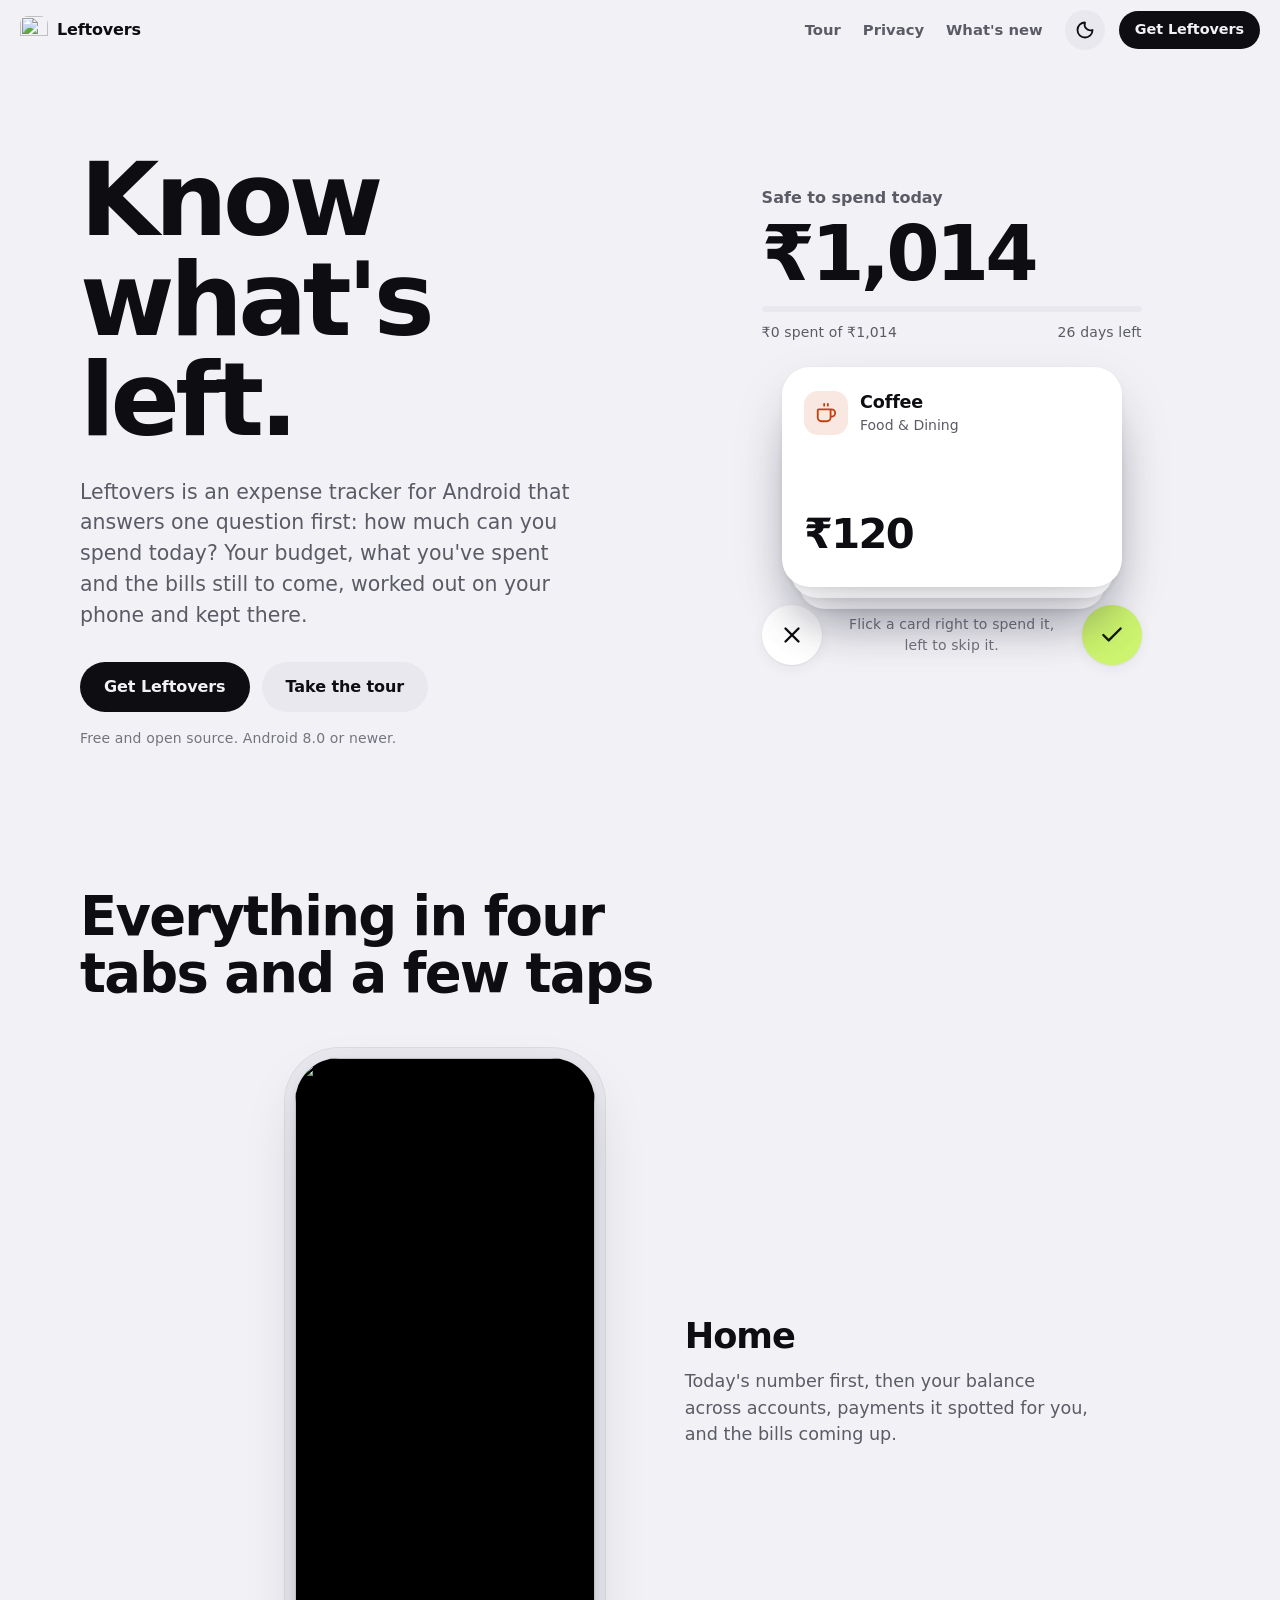
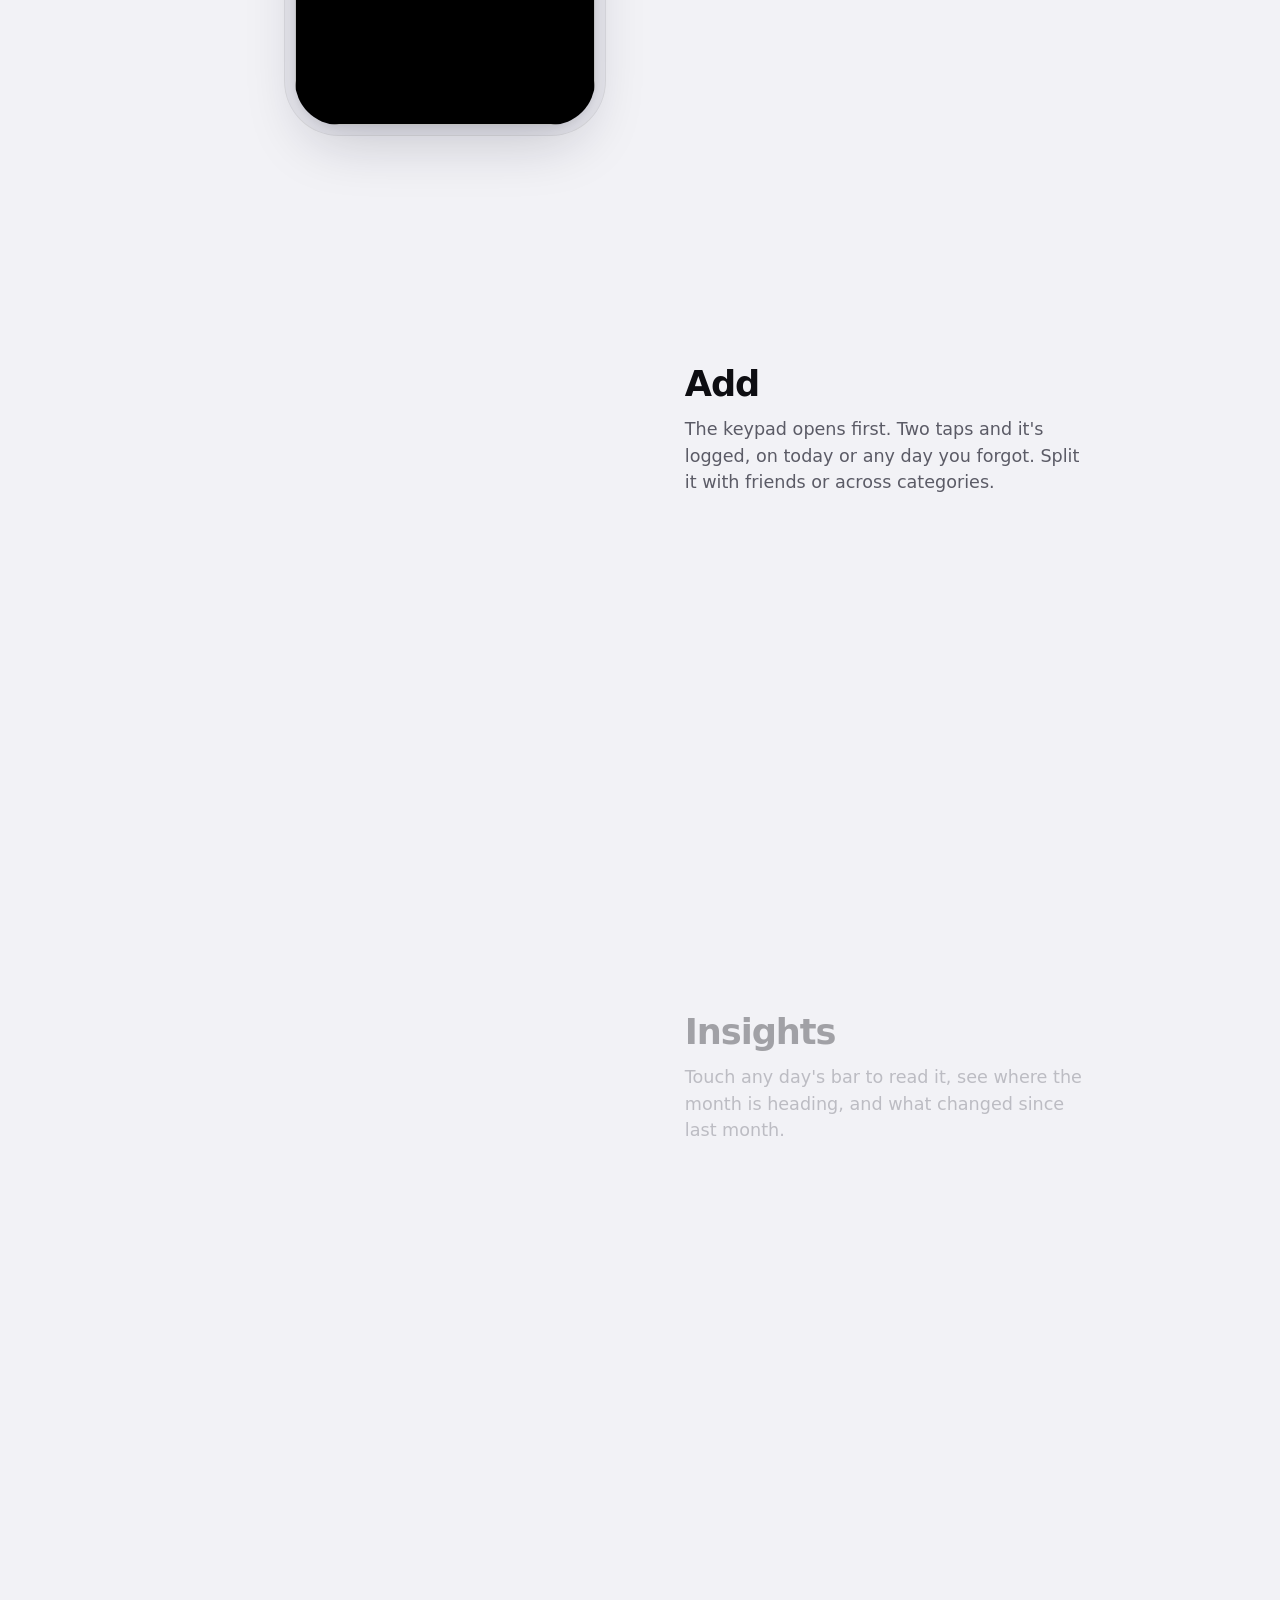
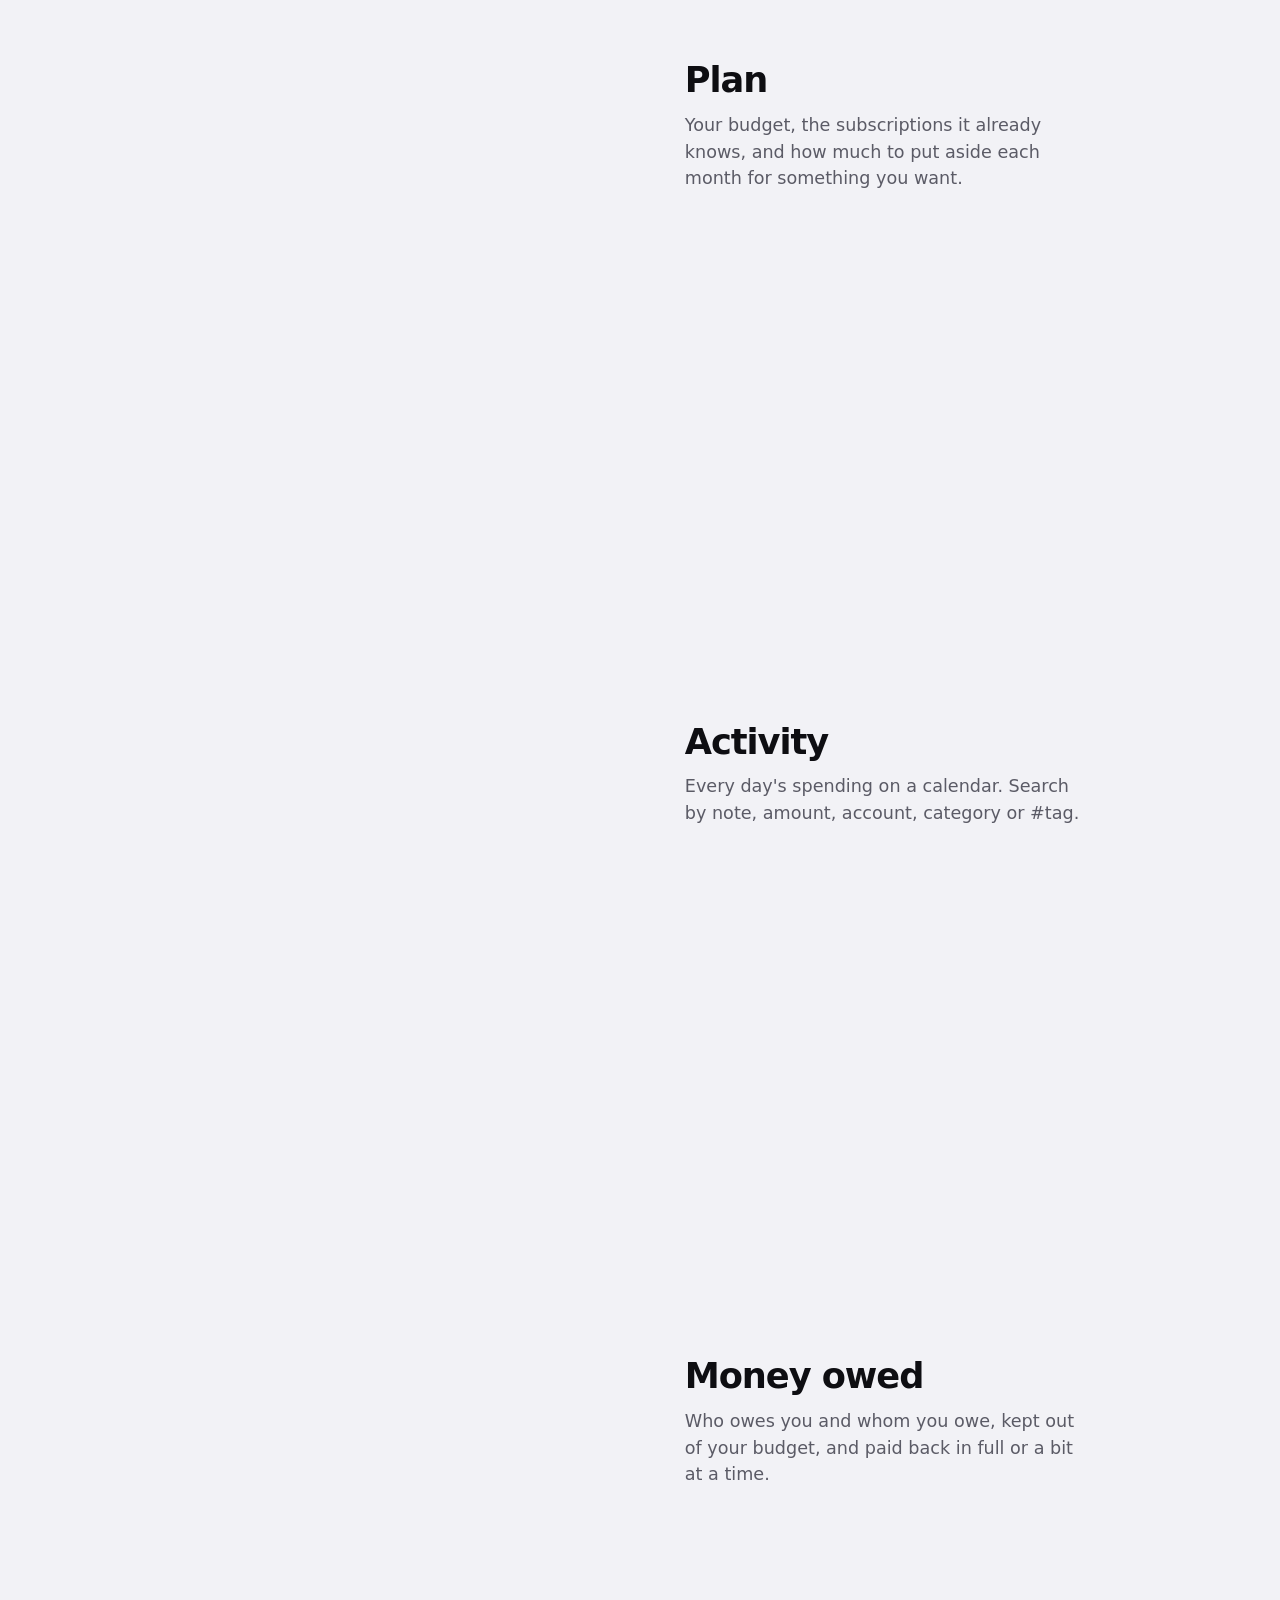
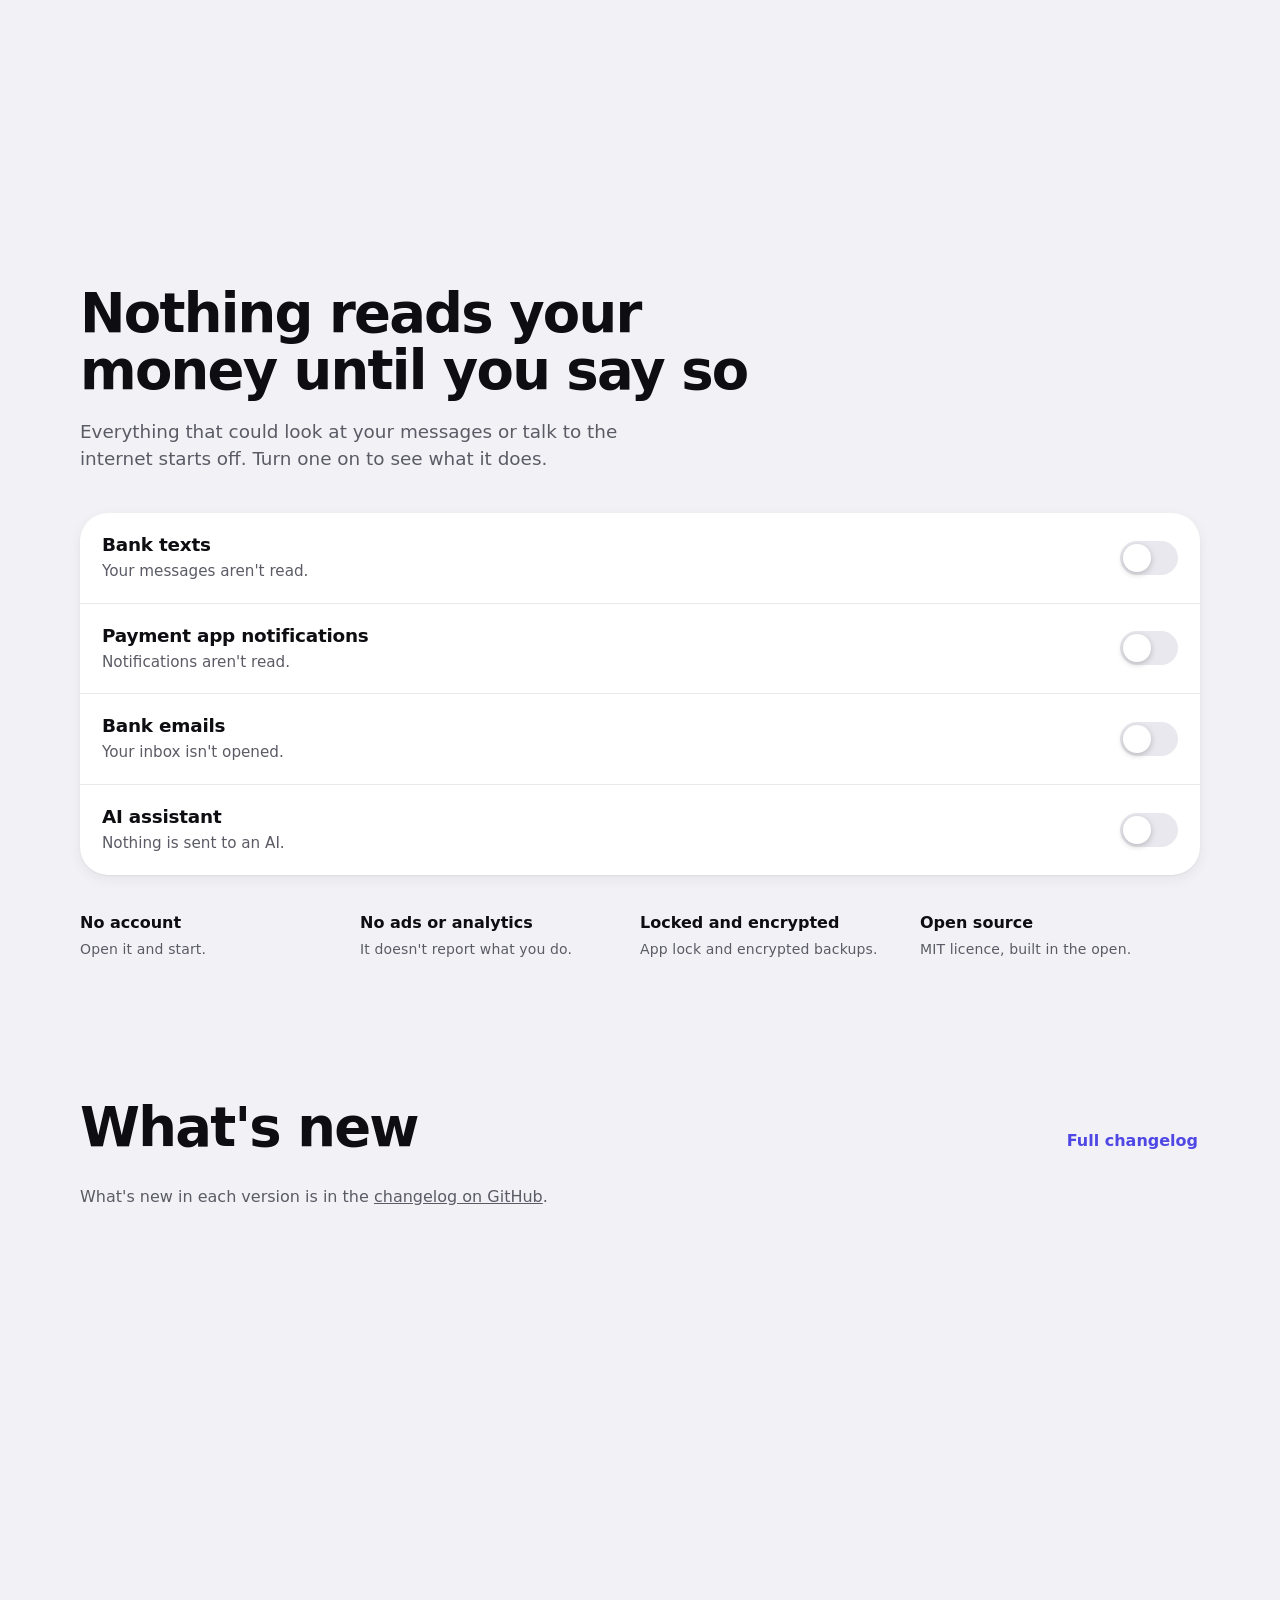
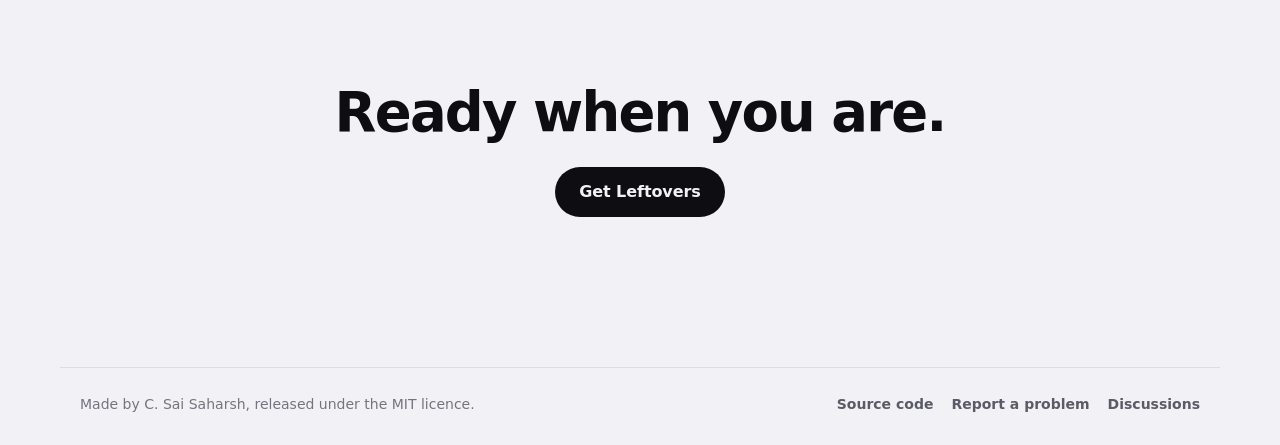
==== website-b/index.html @ 1331a739 "Website B: a second, new design to compare with the current one Built around gestures from the app: " ====
<!doctype html>
<html lang="en">
<head>
  <meta charset="utf-8">
  <meta name="viewport" content="width=device-width, initial-scale=1, viewport-fit=cover">
  <title>Leftovers: know what's left</title>
  <meta name="description" content="An expense tracker for Android that tells you what's safe to spend today. No account, no ads, and your data stays on your phone.">
  <meta name="theme-color" content="#0b0b0f" media="(prefers-color-scheme: dark)">
  <meta name="theme-color" content="#f2f2f6" media="(prefers-color-scheme: light)">
  <meta property="og:title" content="Leftovers: know what's left">
  <meta property="og:description" content="An expense tracker for Android. No account, no ads, open source.">
  <meta property="og:image" content="https://saisaharsh3.github.io/Leftovers/assets/social-preview.png">
  <meta name="twitter:card" content="summary_large_image">
  <link rel="icon" href="assets/icon.svg" type="image/svg+xml">
  <link rel="stylesheet" href="style.css">
</head>
<body>
  <a class="skip" href="#main">Skip to content</a>

  <header class="bar" id="bar">
    <a class="brand" href="#top"><img src="assets/icon.svg" alt="" width="28" height="28"><span>Leftovers</span></a>
    <nav aria-label="Sections">
      <a href="#tour">Tour</a>
      <a href="#privacy">Privacy</a>
      <a href="#new">What's new</a>
    </nav>
    <button class="round" id="theme" type="button" aria-label="Switch between light and dark">
      <svg viewBox="0 0 24 24" aria-hidden="true"><path d="M12 3a9 9 0 1 0 9 9 7 7 0 0 1-9-9Z"/></svg>
    </button>
    <button class="pill primary small" type="button" data-open-sheet>Get Leftovers</button>
  </header>

  <main id="main">
    <!-- Hero: today's spends as cards to flick. Right logs it, left skips it, and today's number follows. -->
    <section class="hero" id="top">
      <div class="hero-copy">
        <h1>Know what's left.</h1>
        <p class="lede">Leftovers is an expense tracker for Android that answers one question first: how much can you spend today? Your budget, what you've spent and the bills still to come, worked out on your phone and kept there.</p>
        <div class="actions">
          <button class="pill primary" type="button" data-open-sheet>Get Leftovers</button>
          <a class="pill quiet" href="#tour">Take the tour</a>
        </div>
        <p class="small-print" id="version-line">Free and open source. Android 8.0 or newer.</p>
      </div>

      <div class="today-demo" aria-label="Try it: today's spends">
        <div class="today">
          <p class="today-label">Safe to spend today</p>
          <p class="today-number" id="safe" aria-live="polite">₹0</p>
          <div class="meter" role="presentation"><span id="meter"></span></div>
          <p class="today-foot"><span id="spent">₹0 spent of ₹0</span><span id="days"></span></p>
        </div>

        <div class="deck" id="deck" aria-label="Today's spends"></div>

        <div class="deck-controls">
          <button class="round big" type="button" id="skip" aria-label="Skip this spend">
            <svg viewBox="0 0 24 24" aria-hidden="true"><path d="M18 6 6 18M6 6l12 12"/></svg>
          </button>
          <p class="hint" id="hint">Flick a card right to spend it, left to skip it.</p>
          <button class="round big accent" type="button" id="spend" aria-label="Spend this">
            <svg viewBox="0 0 24 24" aria-hidden="true"><path d="M20 6 9 17l-5-5"/></svg>
          </button>
        </div>
        <p class="undo-row"><button class="text-btn" type="button" id="undo" hidden>Undo</button></p>
      </div>
    </section>

    <!-- Tour: the phone stays put while the tabs scroll past it. -->
    <section class="tour" id="tour" aria-labelledby="tour-title">
      <h2 id="tour-title">Everything in four tabs and a few taps</h2>
      <div class="tour-grid">
        <div class="phone-wrap" aria-hidden="true">
          <div class="phone" id="phone">
            <img class="screen" id="screen-a" alt="" width="540" height="1200">
            <img class="screen" id="screen-b" alt="" width="540" height="1200">
          </div>
        </div>
        <ol class="steps" id="steps">
          <li class="step" data-shot="home">
            <h3>Home</h3>
            <p>Today's number first, then your balance across accounts, payments it spotted for you, and the bills coming up.</p>
            <img class="inline-shot" data-name="home" alt="The Home tab" width="540" height="1200" loading="lazy">
          </li>
          <li class="step" data-shot="add">
            <h3>Add</h3>
            <p>The keypad opens first. Two taps and it's logged, on today or any day you forgot. Split it with friends or across categories.</p>
            <img class="inline-shot" data-name="add" alt="Adding an expense with the keypad" width="540" height="1200" loading="lazy">
          </li>
          <li class="step" data-shot="insights">
            <h3>Insights</h3>
            <p>Touch any day's bar to read it, see where the month is heading, and what changed since last month.</p>
            <img class="inline-shot" data-name="insights" alt="The Insights tab" width="540" height="1200" loading="lazy">
          </li>
          <li class="step" data-shot="plan">
            <h3>Plan</h3>
            <p>Your budget, the subscriptions it already knows, and how much to put aside each month for something you want.</p>
            <img class="inline-shot" data-name="plan" alt="The Plan tab" width="540" height="1200" loading="lazy">
          </li>
          <li class="step" data-shot="calendar">
            <h3>Activity</h3>
            <p>Every day's spending on a calendar. Search by note, amount, account, category or #tag.</p>
            <img class="inline-shot" data-name="calendar" alt="The Activity calendar" width="540" height="1200" loading="lazy">
          </li>
          <li class="step" data-shot="money-owed">
            <h3>Money owed</h3>
            <p>Who owes you and whom you owe, kept out of your budget, and paid back in full or a bit at a time.</p>
            <img class="inline-shot" data-name="money-owed" alt="Money owed" width="540" height="1200" loading="lazy">
          </li>
        </ol>
      </div>
    </section>

    <!-- Privacy: every way it could read your money starts off, like in the app. -->
    <section class="privacy" id="privacy" aria-labelledby="privacy-title">
      <h2 id="privacy-title">Nothing reads your money until you say so</h2>
      <p class="section-lede">Everything that could look at your messages or talk to the internet starts off. Turn one on to see what it does.</p>
      <ul class="switches" id="switches">
        <li>
          <div class="sw-text">
            <h3>Bank texts</h3>
            <p data-off="Your messages aren't read." data-on="Bank texts are read on your phone, and a payment becomes a suggestion you tap to add. One-time passwords are ignored."></p>
          </div>
          <button class="switch" type="button" role="switch" aria-checked="false" aria-label="Bank texts"><span class="thumb"></span></button>
        </li>
        <li>
          <div class="sw-text">
            <h3>Payment app notifications</h3>
            <p data-off="Notifications aren't read." data-on="Only the payment apps you pick are read, and each payment goes into the account you chose for that app."></p>
          </div>
          <button class="switch" type="button" role="switch" aria-checked="false" aria-label="Payment app notifications"><span class="thumb"></span></button>
        </li>
        <li>
          <div class="sw-text">
            <h3>Bank emails</h3>
            <p data-off="Your inbox isn't opened." data-on="It signs in with an app password, opens only alerts from banks and payment apps, and keeps just the amount, payee and date."></p>
          </div>
          <button class="switch" type="button" role="switch" aria-checked="false" aria-label="Bank emails"><span class="thumb"></span></button>
        </li>
        <li>
          <div class="sw-text">
            <h3>AI assistant</h3>
            <p data-off="Nothing is sent to an AI." data-on="It uses the AI you connect with your own key, sees only what each question needs, and changes nothing until you confirm."></p>
          </div>
          <button class="switch" type="button" role="switch" aria-checked="false" aria-label="AI assistant"><span class="thumb"></span></button>
        </li>
      </ul>
      <dl class="facts">
        <div><dt>No account</dt><dd>Open it and start.</dd></div>
        <div><dt>No ads or analytics</dt><dd>It doesn't report what you do.</dd></div>
        <div><dt>Locked and encrypted</dt><dd>App lock and encrypted backups.</dd></div>
        <div><dt>Open source</dt><dd>MIT licence, built in the open.</dd></div>
      </dl>
    </section>

    <section class="new" id="new" aria-labelledby="new-title">
      <div class="new-head">
        <h2 id="new-title">What's new</h2>
        <a class="text-btn" href="https://github.com/saisaharsh3/Leftovers/blob/main/CHANGELOG.md">Full changelog</a>
      </div>
      <div id="changelog" class="changelog"><p class="muted">Loading the latest changes…</p></div>
    </section>

    <section class="closing">
      <h2>Ready when you are.</h2>
      <button class="pill primary" type="button" data-open-sheet>Get Leftovers</button>
    </section>
  </main>

  <footer class="foot">
    <p>Made by C. Sai Saharsh, released under the MIT licence.</p>
    <nav aria-label="Project">
      <a href="https://github.com/saisaharsh3/Leftovers">Source code</a>
      <a href="https://github.com/saisaharsh3/Leftovers/issues/new/choose">Report a problem</a>
      <a href="https://github.com/saisaharsh3/Leftovers/discussions">Discussions</a>
    </nav>
  </footer>

  <!-- Get Leftovers: a sheet that rises from the bottom, follows the finger, and is flicked away. -->
  <div class="scrim" id="scrim" hidden></div>
  <section class="sheet" id="sheet" role="dialog" aria-modal="true" aria-labelledby="sheet-title" hidden>
    <div class="sheet-grab" id="sheet-grab">
      <span class="handle" aria-hidden="true"></span>
      <h2 id="sheet-title">Get Leftovers</h2>
      <button class="round" type="button" id="sheet-close" aria-label="Close">
        <svg viewBox="0 0 24 24" aria-hidden="true"><path d="M18 6 6 18M6 6l12 12"/></svg>
      </button>
    </div>
    <ul class="ways">
      <li>
        <div><h3>APK from GitHub</h3><p id="apk-text">The signed APK. Updates install over the top and keep your data.</p></div>
        <a class="pill primary small" id="apk" href="https://github.com/saisaharsh3/Leftovers/releases/latest">Download</a>
      </li>
      <li>
        <div><h3>Obtainium</h3><p>Installs from GitHub and keeps it up to date.</p></div>
        <a class="pill quiet small" href="https://apps.obtainium.imranr.dev/redirect?r=obtainium://add/https://github.com/saisaharsh3/Leftovers">Add</a>
      </li>
      <li>
        <div><h3>F-Droid</h3><p id="fdroid-text">Accepted and being built. It'll appear in F-Droid shortly.</p></div>
        <a class="pill quiet small" href="https://f-droid.org/packages/com.leftovers.app/">Open</a>
      </li>
      <li>
        <div><h3>Dev build</h3><p>The newest changes first. It installs next to the real app with its own data.</p></div>
        <span class="pair">
          <a class="pill quiet small" href="https://github.com/saisaharsh3/Leftovers/releases/tag/dev-build">Get</a>
          <a class="pill quiet small" id="dev-obtainium" href="#">In Obtainium</a>
        </span>
      </li>
    </ul>
  </section>

  <script src="app.js" defer></script>
</body>
</html>
---- website-b/style.css ----
/* Leftovers B: calm and light-first, the system font, lime only on the one thing to press.
   Motion is springs driven from script; CSS only holds the resting states. */

:root {
  --bg: #f2f2f6;
  --surface: #ffffff;
  --surface-2: #e8e8ee;
  --text: #0e0e12;
  --text-2: #5b5b66;
  --text-3: #74747f;
  --line: rgba(14, 14, 18, 0.09);
  --accent: #cdf46f;
  --on-accent: #151a04;
  --iris: #5048e5;
  --positive: #1f9d61;
  --warning: #b07a0c;
  --material: rgba(242, 242, 246, 0.72);
  --material-edge: rgba(255, 255, 255, 0.7);
  --shadow-s: 0 1px 2px rgba(20, 20, 40, 0.06), 0 4px 14px rgba(20, 20, 40, 0.06);
  --shadow-l: 0 2px 6px rgba(20, 20, 40, 0.06), 0 24px 60px -12px rgba(20, 20, 40, 0.22);
  --scrim: rgba(10, 10, 16, 0.38);
  color-scheme: light;

  --font: system-ui, -apple-system, "Segoe UI", Roboto, "Helvetica Neue", Arial, sans-serif;
  --gutter: max(20px, env(safe-area-inset-left, 0px));
  --r-l: 28px;
  --r-m: 20px;
}
:root[data-theme="dark"] {
  --bg: #0b0b0f;
  --surface: #17171d;
  --surface-2: #22222a;
  --text: #f4f4f6;
  --text-2: #a4a4ae;
  --text-3: #8b8b96;
  --line: rgba(255, 255, 255, 0.08);
  --iris: #8c82ff;
  --positive: #7fd9a8;
  --warning: #f2c46d;
  --material: rgba(18, 18, 24, 0.66);
  --material-edge: rgba(255, 255, 255, 0.08);
  --shadow-s: 0 1px 2px rgba(0, 0, 0, 0.4), 0 6px 18px rgba(0, 0, 0, 0.3);
  --shadow-l: 0 2px 6px rgba(0, 0, 0, 0.5), 0 30px 70px -14px rgba(0, 0, 0, 0.7);
  --scrim: rgba(0, 0, 0, 0.55);
  color-scheme: dark;
}

* { box-sizing: border-box; }
html { -webkit-text-size-adjust: 100%; }
body {
  margin: 0; background: var(--bg); color: var(--text);
  font: 100%/1.5 var(--font); overflow-x: hidden;
  transition: background-color .45s ease, color .45s ease;
}
/* A thrown card flies past the edge without making the page wider. clip keeps the tour's sticky phone working. */
main { overflow-x: clip; }
img { max-width: 100%; height: auto; display: block; }
a { color: inherit; }
p { margin: 0; }
h1, h2, h3 { margin: 0; text-wrap: balance; }
/* Tracking by size: tight for big type, open for small. */
h1 { font-size: clamp(3rem, 8.4vw, 6.4rem); line-height: .98; letter-spacing: -0.045em; font-weight: 800; }
h2 { font-size: clamp(2rem, 4.6vw, 3.4rem); line-height: 1.04; letter-spacing: -0.032em; font-weight: 750; }
h3 { font-size: 1.15rem; line-height: 1.25; letter-spacing: -0.012em; font-weight: 650; }
.small-print, .hint, .today-foot, .facts dd { font-size: .875rem; letter-spacing: .01em; }
.muted { color: var(--text-2); }

.skip { position: absolute; left: -999px; top: 8px; z-index: 60; background: var(--accent); color: var(--on-accent); padding: 10px 16px; border-radius: 99px; }
.skip:focus { left: 12px; }
:focus-visible { outline: 2.5px solid var(--iris); outline-offset: 3px; border-radius: 12px; }

/* Buttons: they answer on press, not on release. */
.pill {
  display: inline-flex; align-items: center; justify-content: center; gap: 8px;
  min-height: 50px; padding: 0 24px; border: 0; border-radius: 99px; cursor: pointer;
  font: inherit; font-weight: 650; text-decoration: none; letter-spacing: -0.005em;
  transition: transform .18s ease, background-color .2s ease;
  -webkit-tap-highlight-color: transparent;
}
.pill:active { transform: scale(.96); transition-duration: .08s; }
.pill.primary { background: var(--text); color: var(--bg); }
.pill.quiet { background: var(--surface-2); color: var(--text); }
.pill.small { min-height: 38px; padding: 0 16px; font-size: .9rem; }
.round {
  width: 40px; height: 40px; border-radius: 50%; border: 0; display: grid; place-items: center; cursor: pointer;
  background: var(--surface-2); color: var(--text); transition: transform .18s ease; -webkit-tap-highlight-color: transparent;
}
.round:active { transform: scale(.92); transition-duration: .08s; }
.round:disabled { opacity: .3; cursor: default; transform: none; }
.round svg { width: 20px; height: 20px; fill: none; stroke: currentColor; stroke-width: 2.2; stroke-linecap: round; stroke-linejoin: round; }
.round.big { width: 60px; height: 60px; background: var(--surface); box-shadow: var(--shadow-s); }
.round.big svg { width: 26px; height: 26px; }
.round.accent { background: var(--accent); color: var(--on-accent); }
.text-btn { background: none; border: 0; padding: 4px 2px; font: inherit; font-weight: 600; color: var(--iris); cursor: pointer; text-decoration: none; }

/* Header: clear at the top, a material once content scrolls under it. */
.bar {
  position: sticky; top: 0; z-index: 30; display: flex; align-items: center; gap: 14px;
  padding: calc(10px + env(safe-area-inset-top, 0px)) var(--gutter) 10px;
  transition: background-color .3s ease;
}
.bar::after {
  content: ""; position: absolute; inset: 100% 0 auto; height: 16px; pointer-events: none;
  background: linear-gradient(var(--material), transparent); opacity: 0; transition: opacity .3s ease;
}
.bar.scrolled { background: var(--material); backdrop-filter: blur(20px) saturate(180%); -webkit-backdrop-filter: blur(20px) saturate(180%); }
.bar.scrolled::after { opacity: 1; }
.brand { display: flex; align-items: center; gap: 9px; text-decoration: none; font-weight: 700; letter-spacing: -0.01em; margin-right: auto; }
.brand img { border-radius: 8px; }
.bar nav { display: flex; gap: 22px; margin-right: 8px; }
.bar nav a { text-decoration: none; color: var(--text-2); font-weight: 550; font-size: .925rem; }
.bar nav a:hover { color: var(--text); }

main > section { scroll-margin-top: 64px; max-width: 1160px; margin: 0 auto; padding: clamp(80px, 11vw, 140px) var(--gutter) 0; }

/* Hero */
.hero { display: grid; grid-template-columns: minmax(0, 1.1fr) minmax(0, 1fr); gap: clamp(36px, 6vw, 88px); align-items: center; padding-top: clamp(36px, 7vw, 96px) !important; }
.lede { margin-top: 26px; font-size: clamp(1.1rem, 1.6vw, 1.3rem); line-height: 1.5; color: var(--text-2); max-width: 38ch; }
.actions { display: flex; flex-wrap: wrap; gap: 12px; margin-top: 32px; }
.small-print { margin-top: 16px; color: var(--text-3); }

.today-demo { display: grid; gap: 18px; justify-items: center; }
.today { width: min(380px, 100%); }
.today-label { color: var(--text-2); font-weight: 600; }
.today-number {
  font-size: clamp(3.4rem, 8vw, 4.8rem); font-weight: 800; letter-spacing: -0.05em; line-height: 1.05;
  font-variant-numeric: tabular-nums; margin: 4px 0 12px; transition: color .3s ease;
}
.today-number.over { color: var(--warning); }
.meter { height: 6px; border-radius: 99px; background: var(--surface-2); overflow: hidden; }
.meter span { display: block; height: 100%; width: 0; border-radius: inherit; background: var(--text); transform-origin: left; }
.meter span.over { background: var(--warning); }
.today-foot { display: flex; justify-content: space-between; margin-top: 10px; color: var(--text-2); font-variant-numeric: tabular-nums; }

/* The deck: the top card is held and thrown; the ones under it wait, and grow as it leaves. */
/* Its own layer, so cards never draw over the sheet or the header. */
.deck { position: relative; isolation: isolate; width: min(340px, 100%); height: 220px; margin-top: 6px; }
.card {
  position: absolute; inset: 0; border-radius: var(--r-l); background: var(--surface); box-shadow: var(--shadow-l);
  padding: 22px; display: flex; flex-direction: column; justify-content: space-between;
  will-change: transform; touch-action: none; user-select: none; -webkit-user-select: none;
  cursor: grab; transform-origin: 50% 90%;
}
.card.held { cursor: grabbing; }
.card .c-top { display: flex; align-items: center; gap: 12px; }
.card .c-icon { width: 44px; height: 44px; border-radius: 14px; display: grid; place-items: center; }
.card .c-icon svg { width: 22px; height: 22px; fill: none; stroke: currentColor; stroke-width: 2; stroke-linecap: round; stroke-linejoin: round; }
.card .c-name { font-weight: 650; font-size: 1.1rem; letter-spacing: -0.01em; }
.card .c-cat { color: var(--text-2); font-size: .875rem; }
.card .c-amount { font-size: 2.6rem; font-weight: 800; letter-spacing: -0.04em; font-variant-numeric: tabular-nums; }
/* The verdict appears in the direction it's thrown. */
.card .stamp {
  position: absolute; top: 18px; padding: 6px 12px; border-radius: 10px; font-weight: 750; font-size: .85rem; letter-spacing: .02em;
  opacity: 0; pointer-events: none;
}
.card .stamp.yes { right: 18px; background: var(--accent); color: var(--on-accent); }
.card .stamp.no { right: 18px; background: var(--surface-2); color: var(--text-2); }
.card.end { justify-content: center; align-items: center; text-align: center; gap: 10px; cursor: default; }
.card.end p { color: var(--text-2); }

.deck-controls { display: grid; grid-template-columns: auto minmax(0, 1fr) auto; align-items: center; gap: 14px; width: min(380px, 100%); }
.hint { color: var(--text-3); text-align: center; }
.undo-row { min-height: 30px; }

/* Tour */
.tour h2 { max-width: 16ch; }
.tour-grid { display: grid; grid-template-columns: minmax(0, 1fr) minmax(0, 1fr); gap: clamp(36px, 7vw, 96px); margin-top: 56px; }
.phone-wrap { position: relative; }
.phone {
  position: sticky; top: calc(50vh - min(320px, 36vw)); margin-left: auto;
  width: min(300px, 26vw); aspect-ratio: 540 / 1200; border-radius: 44px; overflow: hidden;
  background: #000; box-shadow: var(--shadow-l), 0 0 0 10px var(--surface-2), 0 0 0 11px var(--line);
}
.screen { position: absolute; inset: 0; width: 100%; height: 100%; object-fit: cover; transition: opacity .45s ease; }
.steps { list-style: none; margin: 0; padding: 0; }
.step { min-height: 72vh; display: flex; flex-direction: column; justify-content: center; max-width: 40ch; transition: opacity .35s ease; opacity: .35; }
.step.on { opacity: 1; }
.step h3 { font-size: clamp(1.6rem, 2.8vw, 2.2rem); letter-spacing: -0.03em; line-height: 1.1; }
.step p { margin-top: 12px; color: var(--text-2); font-size: 1.1rem; }
.inline-shot { display: none; }

/* Privacy */
.privacy h2 { max-width: 18ch; }
.section-lede { margin-top: 18px; color: var(--text-2); font-size: 1.15rem; max-width: 52ch; }
.switches { list-style: none; margin: 40px 0 0; padding: 0; background: var(--surface); border-radius: var(--r-l); box-shadow: var(--shadow-s); }
.switches li { display: grid; grid-template-columns: minmax(0, 1fr) auto; gap: 18px; align-items: center; padding: 20px 22px; }
.switches li + li { border-top: 1px solid var(--line); }
.sw-text p { margin-top: 4px; color: var(--text-2); font-size: .95rem; max-width: 60ch; transition: color .3s ease; }
.switches li.on .sw-text p { color: var(--text); }
.switch {
  --w: 58px; --h: 34px; position: relative; width: var(--w); height: var(--h); border-radius: 99px; border: 0; padding: 0; flex: none;
  background: var(--surface-2); cursor: pointer; touch-action: none; -webkit-tap-highlight-color: transparent;
}
.switch .track-fill { position: absolute; inset: 0; border-radius: inherit; background: var(--positive); opacity: 0; }
.switch .thumb {
  position: absolute; top: 3px; left: 3px; width: calc(var(--h) - 6px); height: calc(var(--h) - 6px); border-radius: 99px;
  background: #fff; box-shadow: 0 2px 6px rgba(0, 0, 0, .22); will-change: transform;
}
.facts { display: grid; grid-template-columns: repeat(4, minmax(0, 1fr)); gap: 0; margin: 32px 0 0; }
.facts div { padding: 4px 18px 0 0; }
.facts dt { font-weight: 650; }
.facts dd { margin: 4px 0 0; color: var(--text-2); }

/* What's new */
.new-head { display: flex; justify-content: space-between; align-items: end; gap: 16px; }
.changelog { margin-top: 28px; min-height: 360px; }
@media (max-width: 640px) { .changelog { min-height: 560px; } }
.release { border-top: 1px solid var(--line); }
.release:last-child { border-bottom: 1px solid var(--line); }
.release summary { list-style: none; cursor: pointer; display: flex; align-items: baseline; gap: 12px; padding: 20px 2px; font-weight: 650; font-size: 1.15rem; }
.release summary::-webkit-details-marker { display: none; }
.release summary small { color: var(--text-3); font-weight: 550; font-size: .85rem; }
.release summary::after { content: "+"; margin-left: auto; color: var(--text-3); font-size: 1.4rem; line-height: 1; }
.release[open] summary::after { content: "−"; }
.release ul { margin: 0 0 22px; padding-left: 1.1em; display: grid; gap: 8px; color: var(--text-2); max-width: 72ch; }
.release code { font-size: .9em; background: var(--surface-2); padding: 1px 6px; border-radius: 6px; }

.closing { text-align: center; display: grid; justify-items: center; gap: 26px; padding-bottom: clamp(90px, 12vw, 150px) !important; }

.foot {
  max-width: 1160px; margin: 0 auto; padding: 26px var(--gutter) calc(30px + env(safe-area-inset-bottom, 0px));
  display: flex; flex-wrap: wrap; gap: 14px 24px; align-items: center; border-top: 1px solid var(--line);
  color: var(--text-3); font-size: .875rem;
}
.foot nav { display: flex; gap: 18px; margin-left: auto; flex-wrap: wrap; }
.foot a { color: var(--text-2); text-decoration: none; font-weight: 550; }

/* The sheet: a thick material, rising from the bottom; the page dims behind it in step with its height. */
.scrim { position: fixed; inset: 0; z-index: 40; background: var(--scrim); opacity: 0; }
.sheet {
  position: fixed; z-index: 41; left: 50%; bottom: 0; width: min(560px, 100%);
  max-height: 88vh; overflow: auto; overscroll-behavior: contain;
  padding: 0 20px calc(22px + env(safe-area-inset-bottom, 0px));
  background: var(--material); backdrop-filter: blur(30px) saturate(180%); -webkit-backdrop-filter: blur(30px) saturate(180%);
  border-radius: 30px 30px 0 0; box-shadow: var(--shadow-l), inset 0 1px 0 var(--material-edge);
  transform: translate(-50%, 100%); will-change: transform;
}
.sheet-grab { position: sticky; top: 0; display: grid; grid-template-columns: 40px minmax(0, 1fr) 40px; align-items: center; padding: 22px 0 12px; touch-action: none; cursor: grab; }
.sheet-grab h2 { grid-column: 2; text-align: center; font-size: 1.25rem; letter-spacing: -0.015em; }
.sheet-grab .round { grid-column: 3; width: 34px; height: 34px; }
.handle { position: absolute; top: 8px; left: 50%; width: 38px; height: 5px; margin-left: -19px; border-radius: 99px; background: var(--text-3); opacity: .5; }
.ways { list-style: none; margin: 4px 0 0; padding: 0; background: var(--surface); border-radius: var(--r-m); }
.ways li { display: flex; align-items: center; gap: 14px; padding: 16px 18px; }
.ways li + li { border-top: 1px solid var(--line); }
.ways li > div { flex: 1; min-width: 0; }
.ways p { margin-top: 2px; color: var(--text-2); font-size: .9rem; }
.pair { display: flex; gap: 8px; flex-wrap: wrap; justify-content: end; }

@media (max-width: 900px) {
  .hero { grid-template-columns: minmax(0, 1fr); }
  .tour-grid { grid-template-columns: minmax(0, 1fr); margin-top: 36px; }
  .phone-wrap { display: none; }
  .step { min-height: 0; opacity: 1; padding: 30px 0; border-top: 1px solid var(--line); }
  .inline-shot { display: block; width: min(300px, 78vw); margin: 22px auto 0; border-radius: 34px; box-shadow: var(--shadow-l); }
  .facts { grid-template-columns: repeat(2, minmax(0, 1fr)); gap: 18px 0; }
}
@media (max-width: 640px) {
  .bar nav { display: none; }
  h1 { font-size: clamp(3rem, 15vw, 4.4rem); }
  .actions { display: grid; }
  .actions .pill { width: 100%; }
  .ways li { flex-wrap: wrap; }
  .foot nav { margin-left: 0; }
}

@media (prefers-reduced-motion: reduce) {
  body, .screen, .step, .pill, .round { transition: none !important; }
}
@media (prefers-reduced-transparency: reduce) {
  .bar.scrolled, .sheet { backdrop-filter: none !important; -webkit-backdrop-filter: none !important; background: var(--surface); }
}
@media (prefers-contrast: more) {
  .pill.quiet, .round, .switch { box-shadow: inset 0 0 0 1.5px var(--text-2); }
  .card, .switches, .ways { box-shadow: 0 0 0 1.5px var(--text-2); }
  .muted, .lede, .section-lede, .hint, .small-print, .step p { color: var(--text); }
}
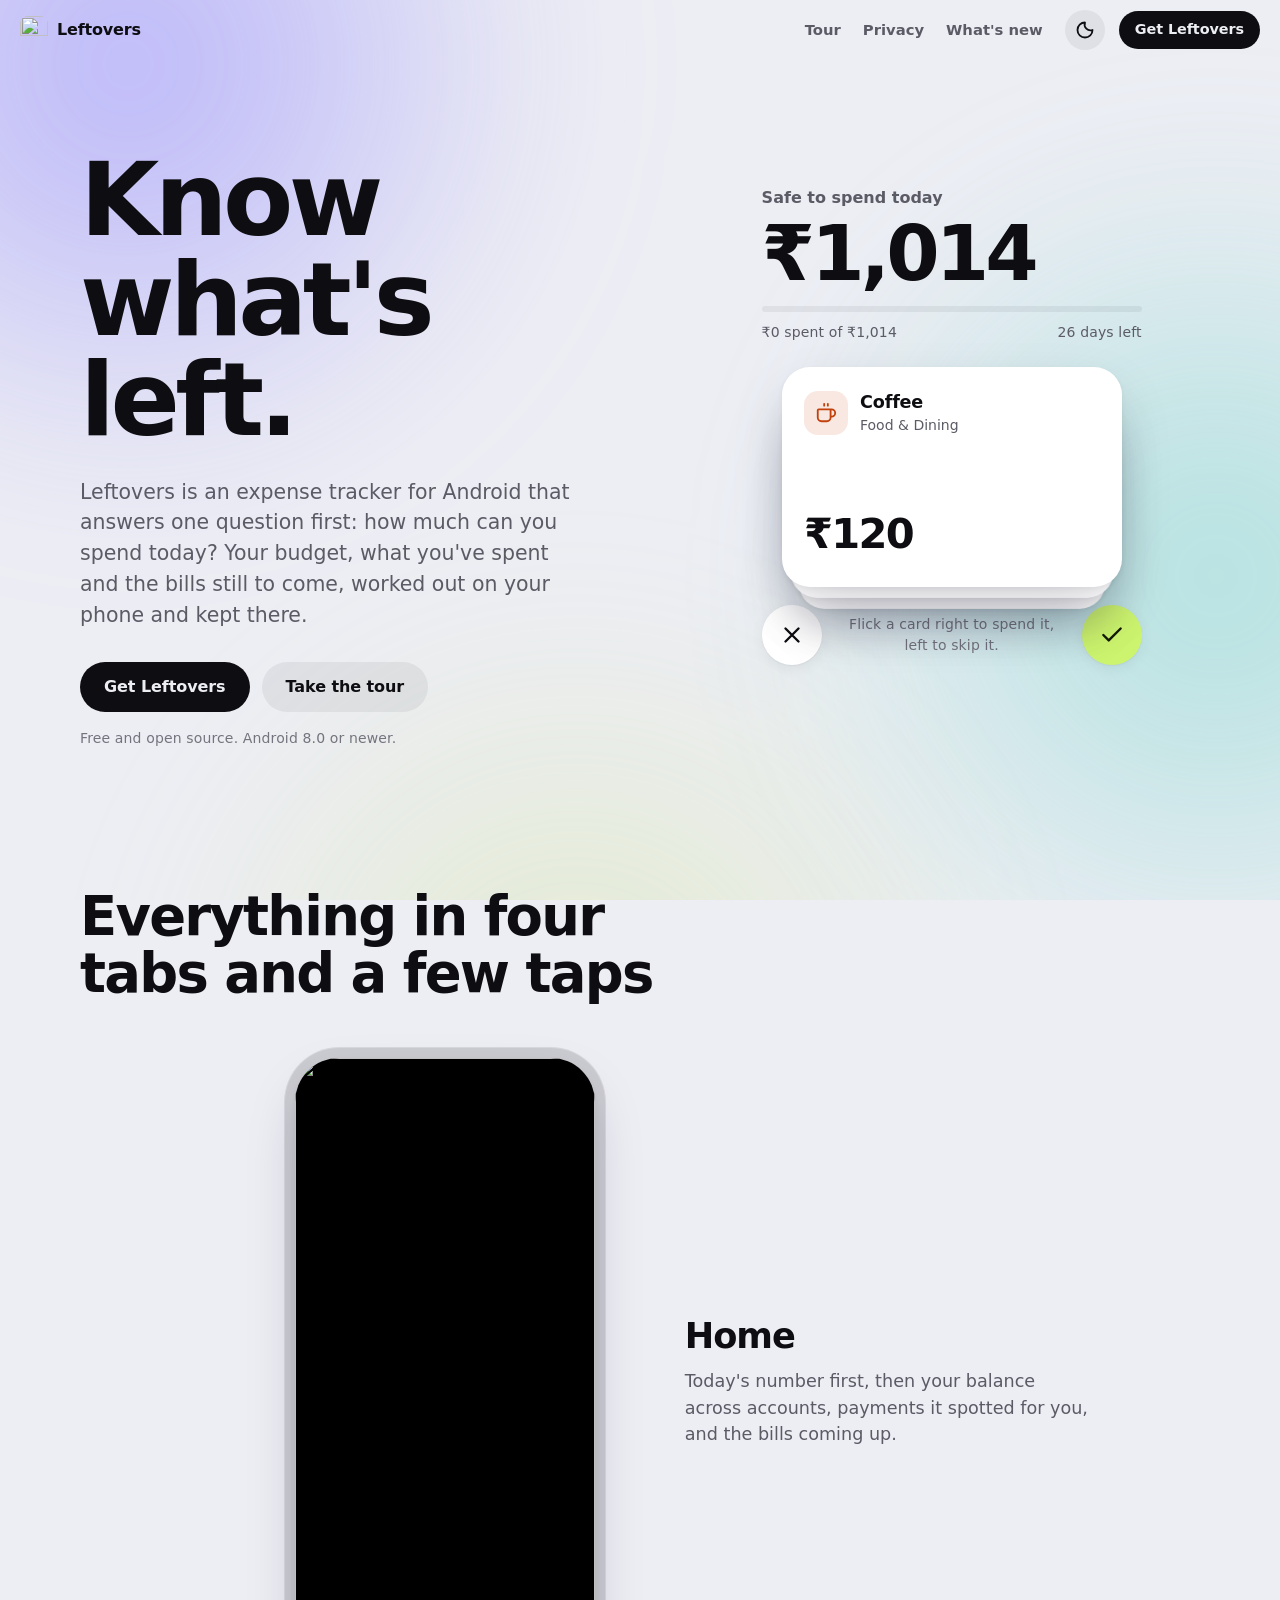
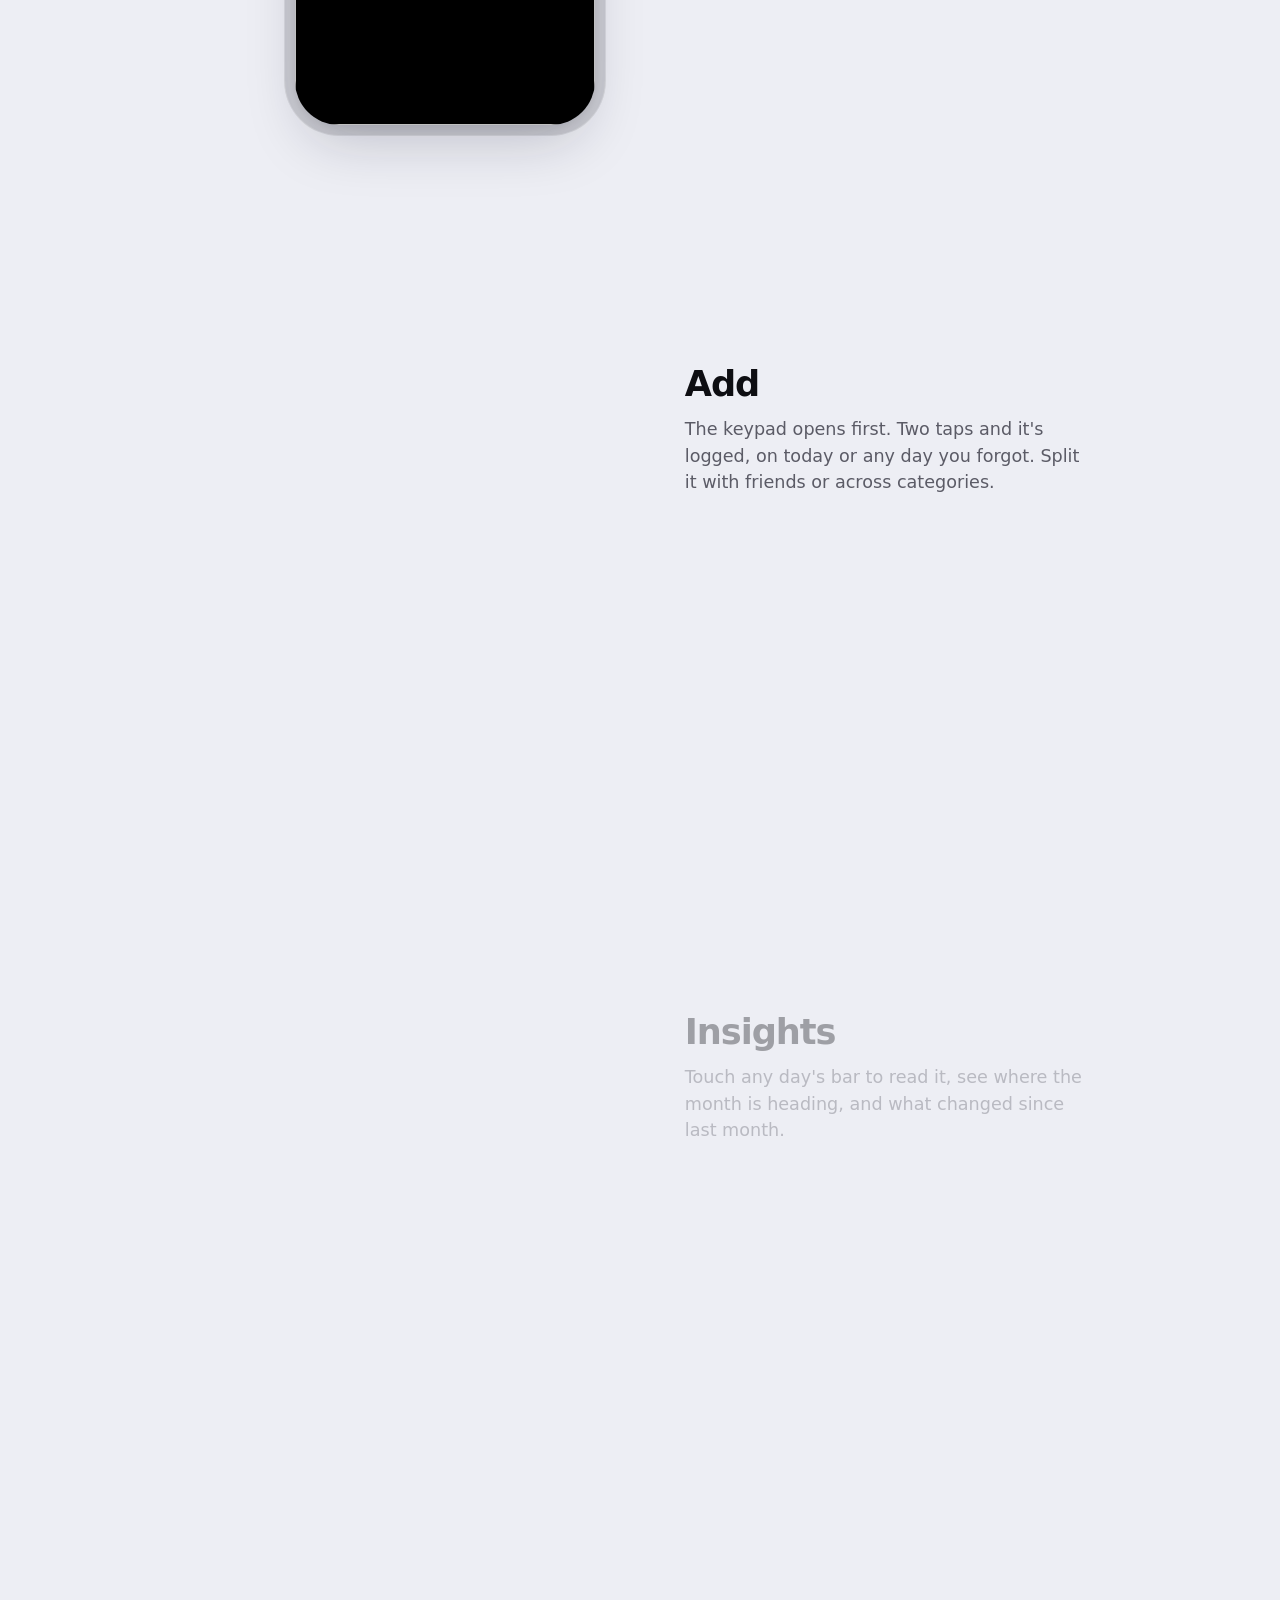
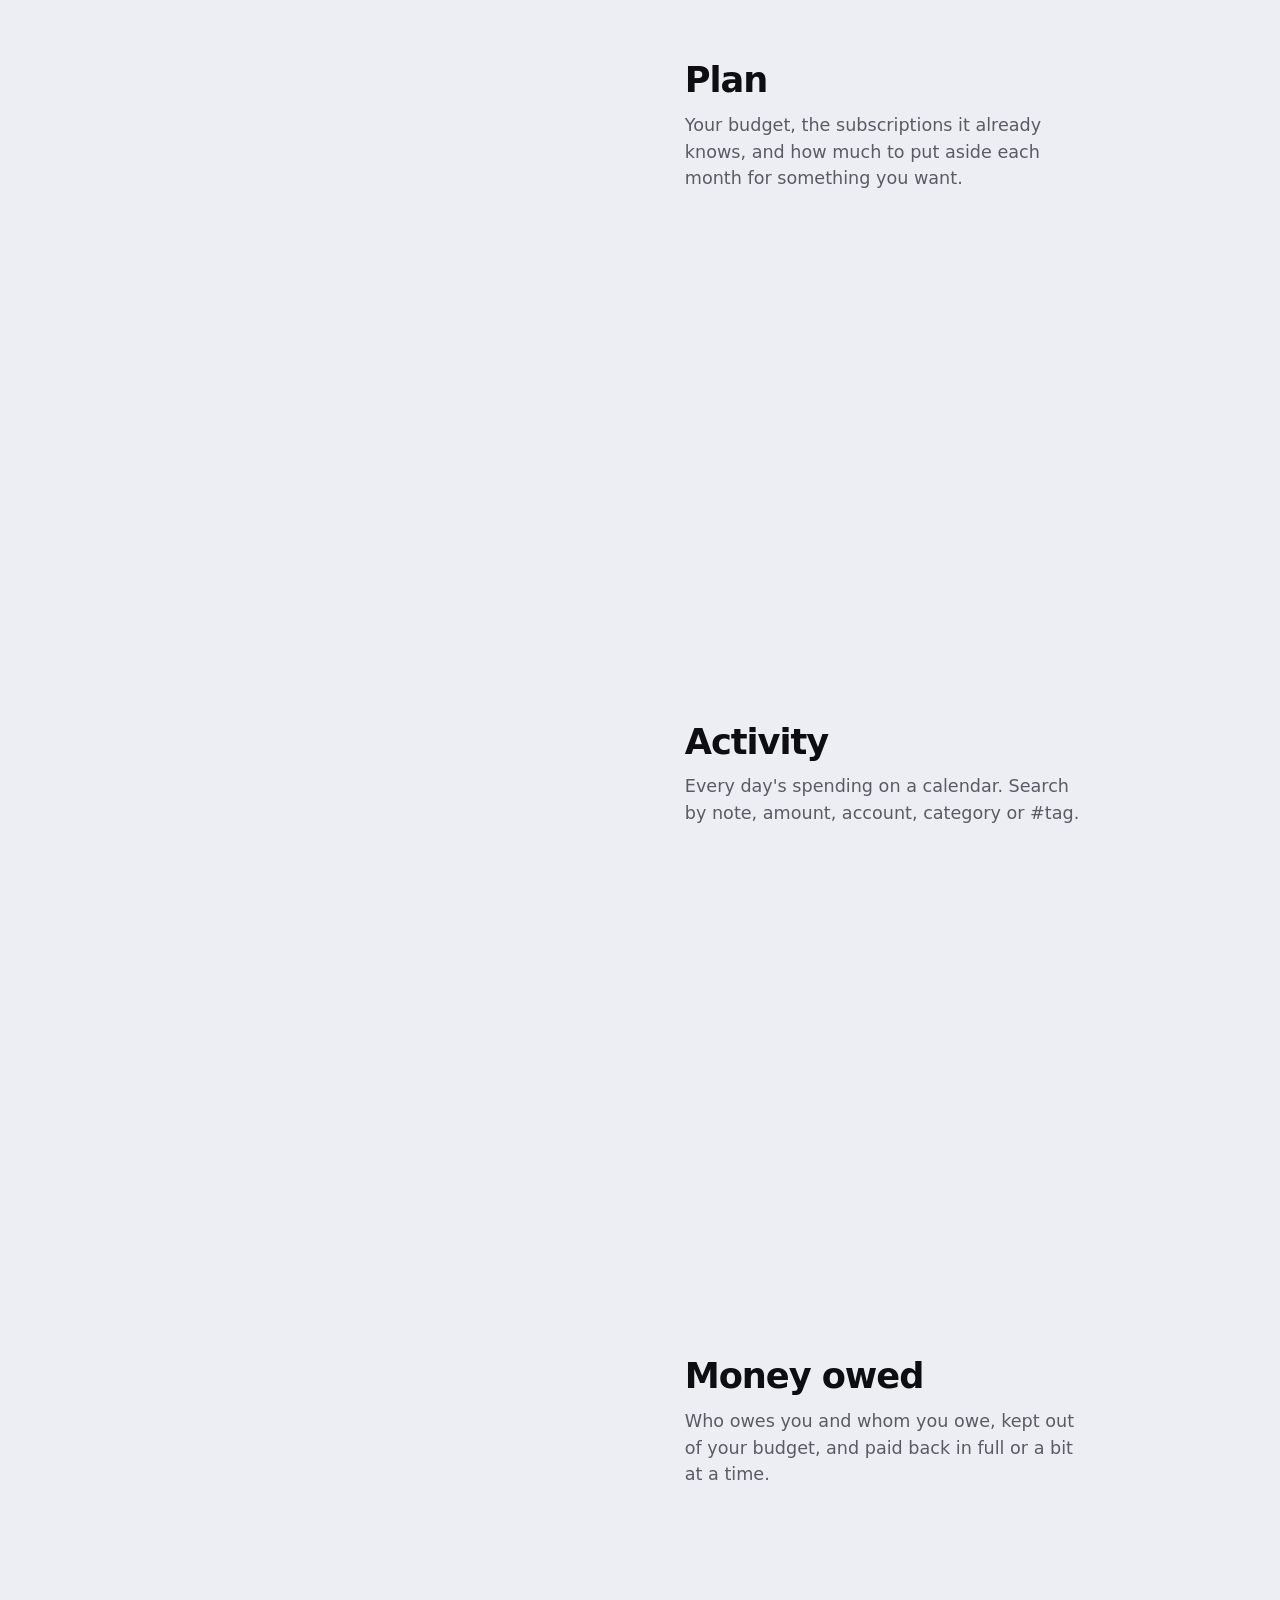
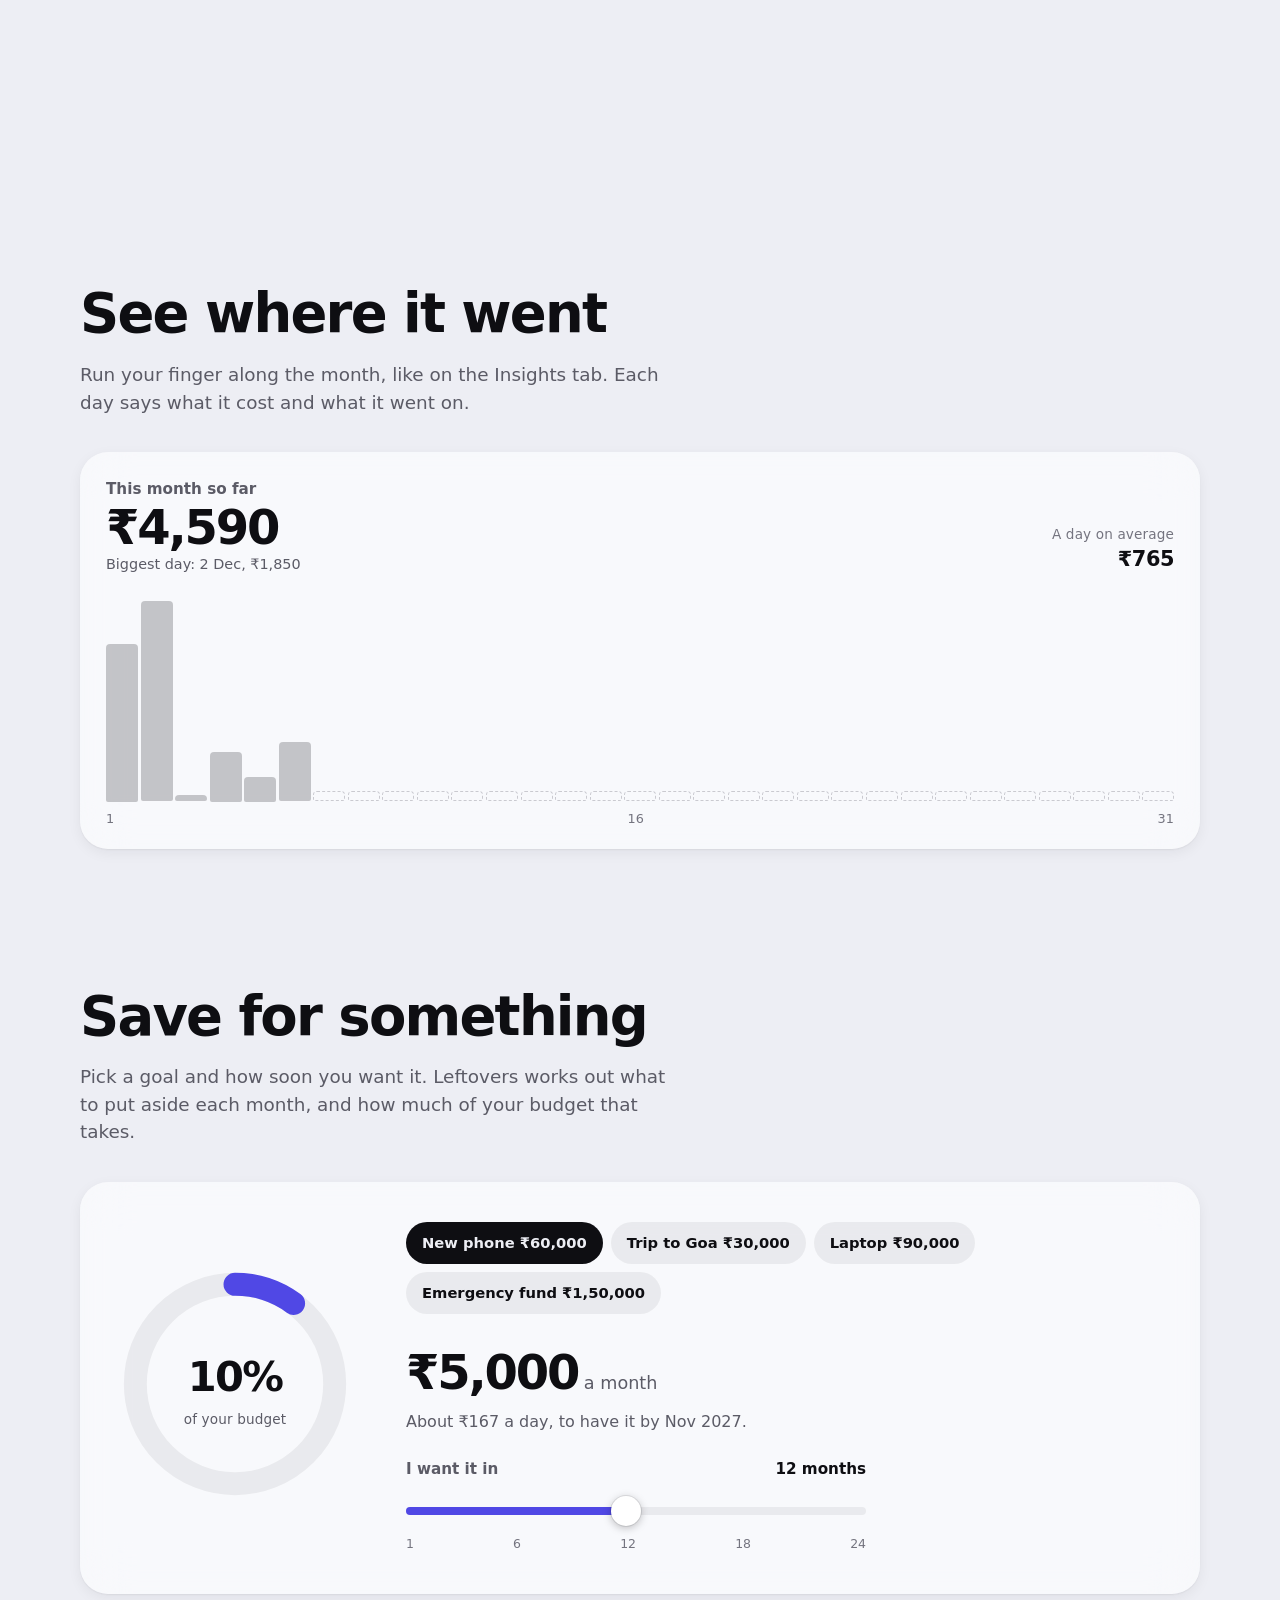
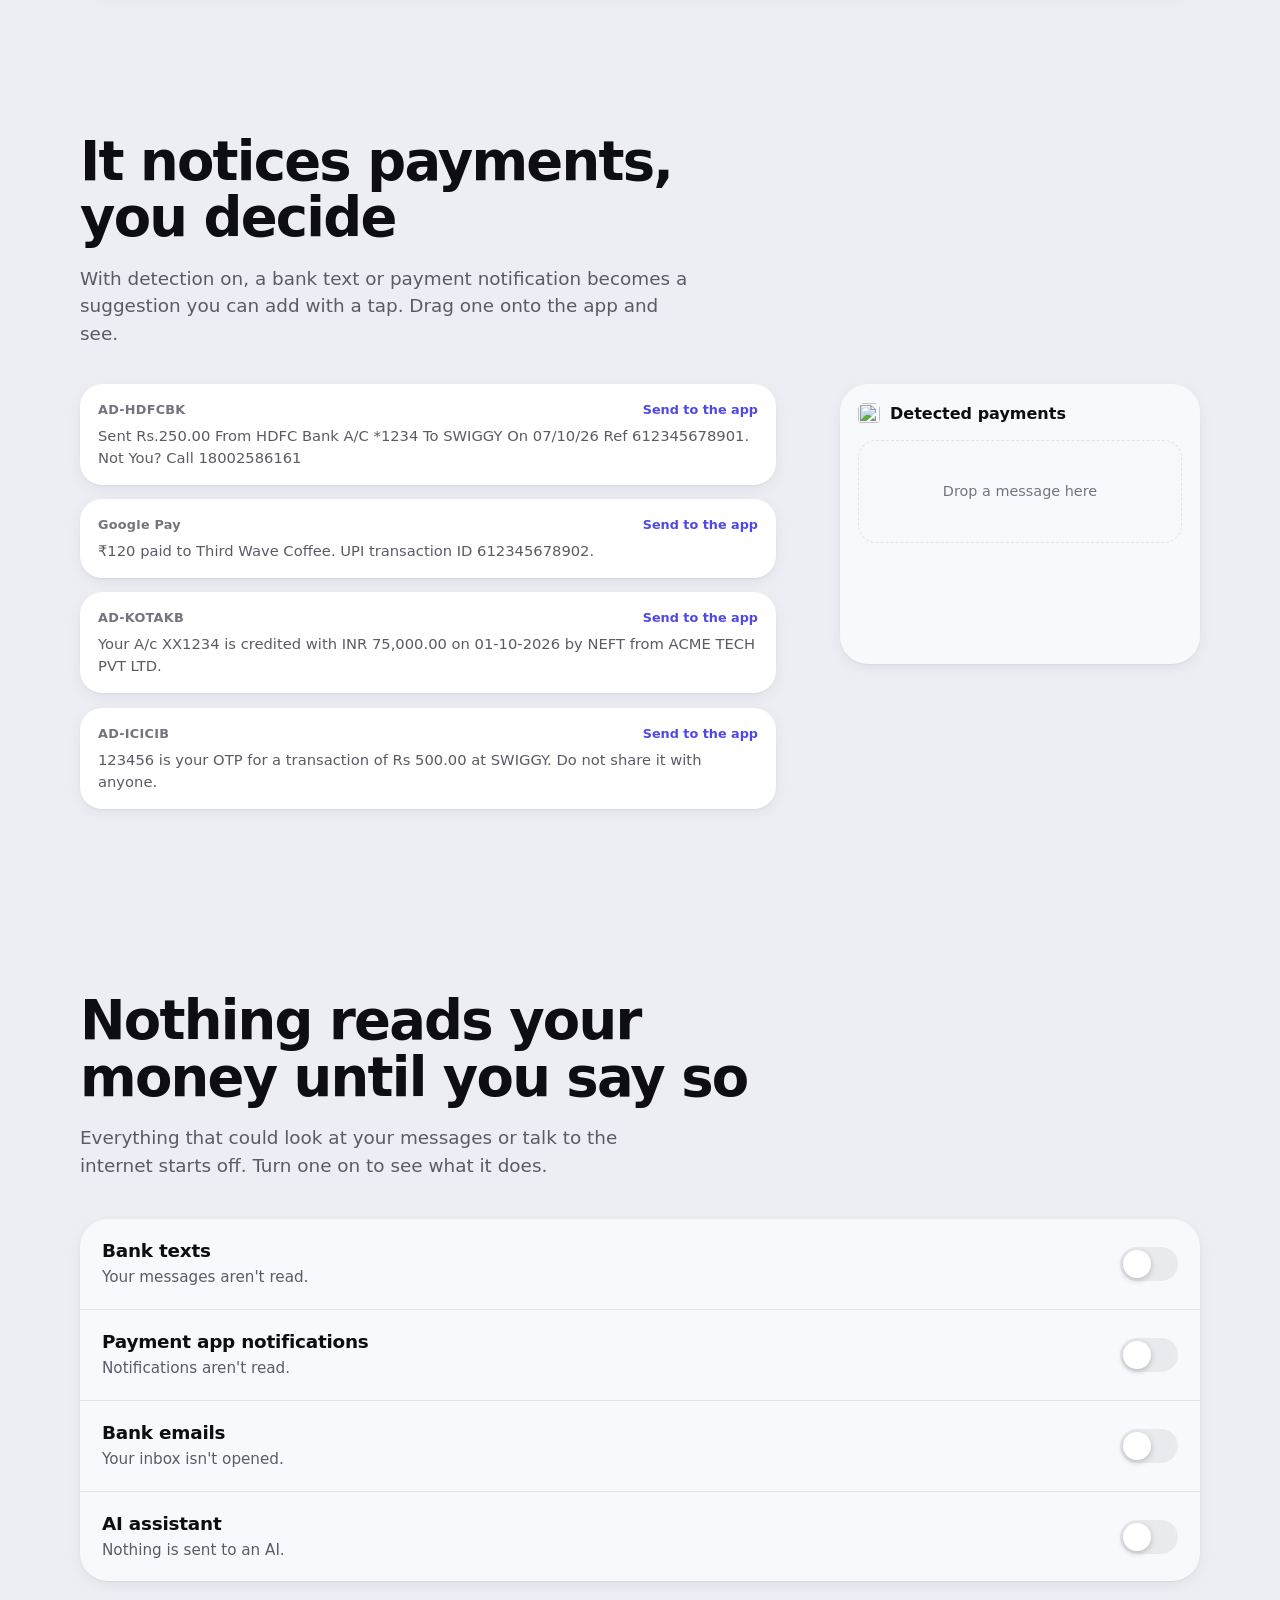
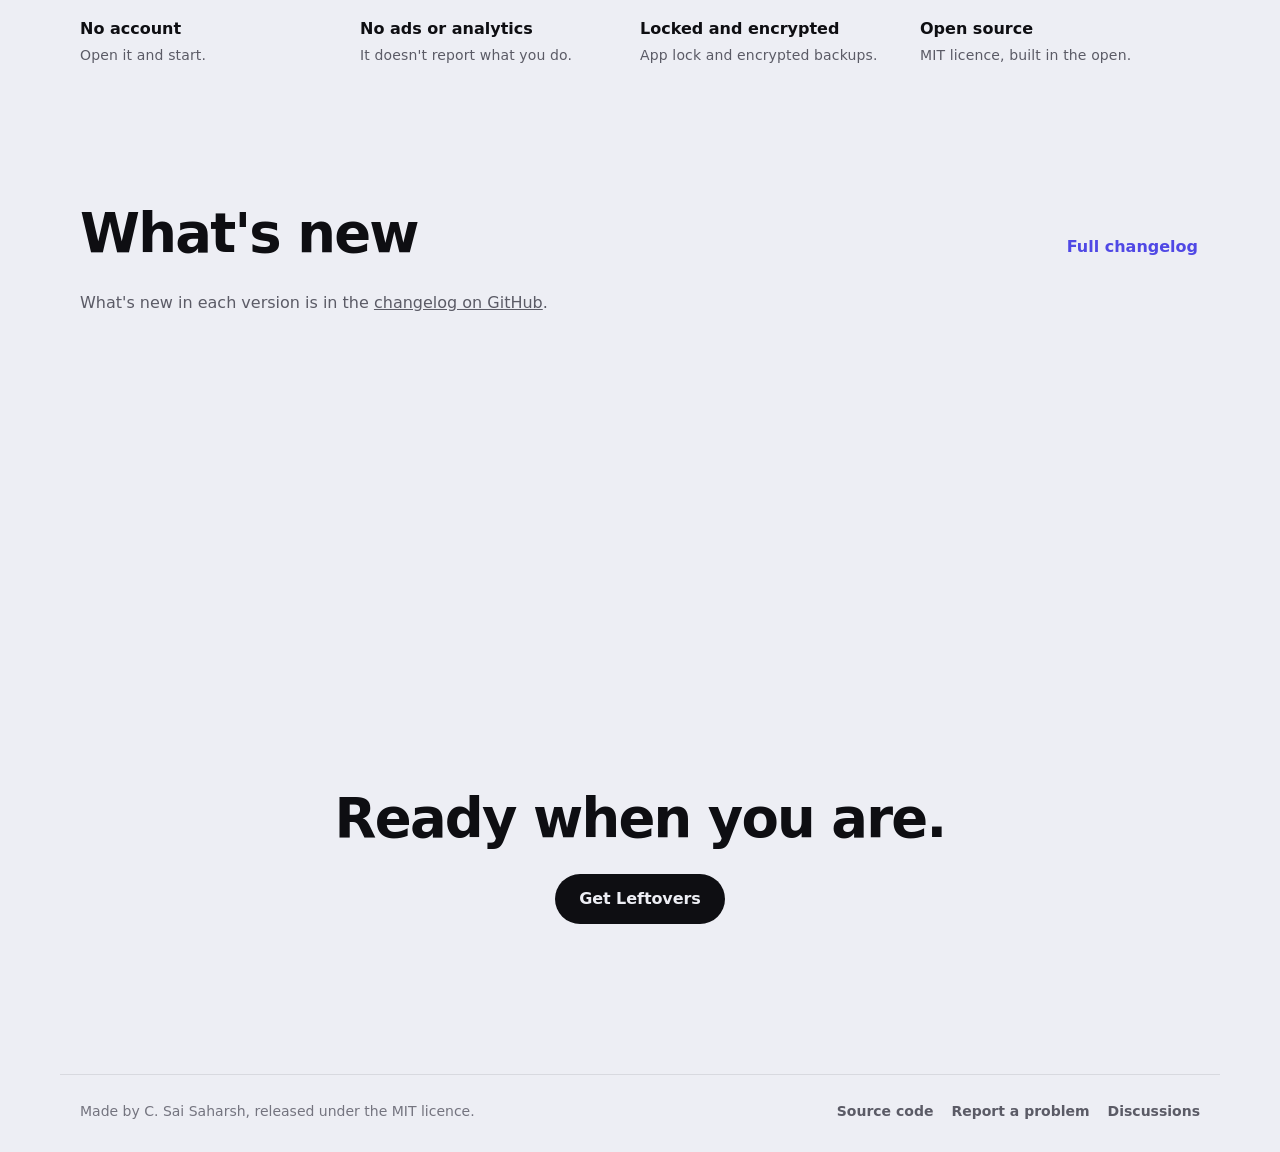
==== commit 3d8eaea1: "Website B: the app's aurora background, and three things to try: scrub the month, plan a goal, drop " ====
--- a/website-b/index.html
+++ b/website-b/index.html
@@ -16,6 +16,7 @@
 </head>
 <body>
   <a class="skip" href="#main">Skip to content</a>
+  <div class="aurora" aria-hidden="true"><i></i><i></i><i></i></div>
 
   <header class="bar" id="bar">
     <a class="brand" href="#top"><img src="assets/icon.svg" alt="" width="28" height="28"><span>Leftovers</span></a>
@@ -111,6 +112,70 @@
       </div>
     </section>
 
+    <!-- Insights: scrub the month with a finger; the label follows and reads each day. -->
+    <section class="play-month" id="month" aria-labelledby="month-title">
+      <h2 id="month-title">See where it went</h2>
+      <p class="section-lede">Run your finger along the month, like on the Insights tab. Each day says what it cost and what it went on.</p>
+      <div class="panel chart-panel">
+        <div class="chart-head">
+          <div>
+            <p class="chart-label" id="chart-label">This month so far</p>
+            <p class="chart-value" id="chart-value">₹0</p>
+            <p class="chart-sub" id="chart-sub"></p>
+          </div>
+          <div class="chart-avg"><span>A day on average</span><strong id="chart-avg">₹0</strong></div>
+        </div>
+        <div class="chart" id="chart" tabindex="0" role="slider" aria-label="Day of the month" aria-valuemin="1">
+          <div class="bars" id="bars"></div>
+          <div class="pin" id="pin" aria-hidden="true"></div>
+        </div>
+        <div class="chart-axis" aria-hidden="true"><span>1</span><span id="axis-mid"></span><span id="axis-end"></span></div>
+      </div>
+    </section>
+
+    <!-- Plan: pick something to save for and drag the months. -->
+    <section class="play-goal" id="goal" aria-labelledby="goal-title">
+      <h2 id="goal-title">Save for something</h2>
+      <p class="section-lede">Pick a goal and how soon you want it. Leftovers works out what to put aside each month, and how much of your budget that takes.</p>
+      <div class="panel goal-panel">
+        <div class="goal-ring">
+          <svg viewBox="0 0 120 120" aria-hidden="true">
+            <circle class="ring-bg" cx="60" cy="60" r="52"/>
+            <circle class="ring-fg" id="ring" cx="60" cy="60" r="52"/>
+          </svg>
+          <div class="ring-text"><strong id="ring-pct">0%</strong><span>of your budget</span></div>
+        </div>
+        <div class="goal-controls">
+          <div class="goal-chips" role="radiogroup" aria-label="Saving for" id="goal-chips"></div>
+          <p class="goal-monthly"><strong id="goal-monthly">₹0</strong> a month</p>
+          <p class="goal-sub" id="goal-sub"></p>
+          <div class="months">
+            <div class="months-head"><span>I want it in</span><strong id="months-out">12 months</strong></div>
+            <div class="months-track" id="months" role="slider" tabindex="0" aria-label="Months" aria-valuemin="1" aria-valuemax="24" aria-valuenow="12">
+              <span class="months-fill" id="months-fill"></span>
+              <span class="months-thumb" id="months-thumb"></span>
+            </div>
+            <div class="months-scale" aria-hidden="true"><span>1</span><span>6</span><span>12</span><span>18</span><span>24</span></div>
+          </div>
+        </div>
+      </div>
+    </section>
+
+    <!-- Detection: pick up a message and drop it on the app. -->
+    <section class="play-detect" id="detect" aria-labelledby="detect-title">
+      <h2 id="detect-title">It notices payments, you decide</h2>
+      <p class="section-lede">With detection on, a bank text or payment notification becomes a suggestion you can add with a tap. Drag one onto the app and see.</p>
+      <div class="detect-grid">
+        <ul class="messages" id="messages" aria-label="Messages to try"></ul>
+        <div class="mini-app panel" id="mini-app" aria-live="polite">
+          <div class="mini-head"><img src="assets/icon.svg" alt="" width="22" height="22"><span>Detected payments</span></div>
+          <ul class="mini-list" id="mini-list"><li class="mini-empty" id="mini-empty">Drop a message here</li></ul>
+          <p class="mini-note" id="mini-note"></p>
+        </div>
+      </div>
+      <p class="detect-reset"><button class="text-btn" type="button" id="detect-reset" hidden>Start again</button></p>
+    </section>
+
     <!-- Privacy: every way it could read your money starts off, like in the app. -->
     <section class="privacy" id="privacy" aria-labelledby="privacy-title">
       <h2 id="privacy-title">Nothing reads your money until you say so</h2>
@@ -210,5 +275,6 @@
   </section>
 
   <script src="app.js" defer></script>
+  <script src="play.js" defer></script>
 </body>
 </html>
--- a/website-b/style.css
+++ b/website-b/style.css
@@ -1,10 +1,16 @@
-/* Leftovers B: calm and light-first, the system font, lime only on the one thing to press.
+/* Leftovers B: the system font over the app's own slow aurora, lime only on the one thing to press.
    Motion is springs driven from script; CSS only holds the resting states. */
 
 :root {
-  --bg: #f2f2f6;
-  --surface: #ffffff;
-  --surface-2: #e8e8ee;
+  --bg: #edeef4;
+  /* Panels are a light material over the aurora; the cards you throw stay solid so they read clearly. */
+  --surface: rgba(255, 255, 255, 0.62);
+  --card: #ffffff;
+  --surface-2: rgba(14, 14, 18, 0.06);
+  --aurora-a: #8c82ff;
+  --aurora-b: #5fd0c4;
+  --aurora-c: #c4e35f;
+  --aurora-alpha: 0.55;
   --text: #0e0e12;
   --text-2: #5b5b66;
   --text-3: #74747f;
@@ -14,7 +20,7 @@
   --iris: #5048e5;
   --positive: #1f9d61;
   --warning: #b07a0c;
-  --material: rgba(242, 242, 246, 0.72);
+  --material: rgba(237, 238, 244, 0.7);
   --material-edge: rgba(255, 255, 255, 0.7);
   --shadow-s: 0 1px 2px rgba(20, 20, 40, 0.06), 0 4px 14px rgba(20, 20, 40, 0.06);
   --shadow-l: 0 2px 6px rgba(20, 20, 40, 0.06), 0 24px 60px -12px rgba(20, 20, 40, 0.22);
@@ -27,9 +33,14 @@
   --r-m: 20px;
 }
 :root[data-theme="dark"] {
-  --bg: #0b0b0f;
-  --surface: #17171d;
-  --surface-2: #22222a;
+  --bg: #09090c;
+  --surface: rgba(30, 30, 40, 0.55);
+  --card: #18181f;
+  --surface-2: rgba(255, 255, 255, 0.08);
+  --aurora-a: #5048e5;
+  --aurora-b: #0e9f9a;
+  --aurora-c: #8bb82b;
+  --aurora-alpha: 0.5;
   --text: #f4f4f6;
   --text-2: #a4a4ae;
   --text-3: #8b8b96;
@@ -37,7 +48,7 @@
   --iris: #8c82ff;
   --positive: #7fd9a8;
   --warning: #f2c46d;
-  --material: rgba(18, 18, 24, 0.66);
+  --material: rgba(9, 9, 12, 0.62);
   --material-edge: rgba(255, 255, 255, 0.08);
   --shadow-s: 0 1px 2px rgba(0, 0, 0, 0.4), 0 6px 18px rgba(0, 0, 0, 0.3);
   --shadow-l: 0 2px 6px rgba(0, 0, 0, 0.5), 0 30px 70px -14px rgba(0, 0, 0, 0.7);
@@ -55,6 +66,24 @@
 /* A thrown card flies past the edge without making the page wider. clip keeps the tour's sticky phone working. */
 main { overflow-x: clip; }
 img { max-width: 100%; height: auto; display: block; }
+
+/* The app's aurora: three soft blobs drifting slowly behind everything. */
+.aurora { position: fixed; inset: 0; z-index: -1; overflow: hidden; pointer-events: none; }
+.aurora i {
+  position: absolute; width: 70vmax; height: 70vmax; border-radius: 50%;
+  filter: blur(80px); opacity: var(--aurora-alpha);
+  animation: drift 38s ease-in-out infinite alternate;
+}
+.aurora i:nth-child(1) { background: radial-gradient(closest-side, var(--aurora-a), transparent); left: -25vmax; top: -30vmax; }
+.aurora i:nth-child(2) { background: radial-gradient(closest-side, var(--aurora-b), transparent); right: -30vmax; top: 10vmax; animation-delay: -12s; opacity: calc(var(--aurora-alpha) * 0.8); }
+.aurora i:nth-child(3) { background: radial-gradient(closest-side, var(--aurora-c), transparent); left: 10vmax; bottom: -45vmax; animation-delay: -24s; opacity: calc(var(--aurora-alpha) * 0.45); }
+@keyframes drift { to { transform: translate3d(6vmax, 4vmax, 0) scale(1.08); } }
+
+/* A material panel over the aurora. */
+.panel {
+  background: var(--surface); border-radius: var(--r-l); box-shadow: var(--shadow-s);
+  backdrop-filter: blur(24px) saturate(160%); -webkit-backdrop-filter: blur(24px) saturate(160%);
+}
 a { color: inherit; }
 p { margin: 0; }
 h1, h2, h3 { margin: 0; text-wrap: balance; }
@@ -88,7 +117,7 @@
 .round:active { transform: scale(.92); transition-duration: .08s; }
 .round:disabled { opacity: .3; cursor: default; transform: none; }
 .round svg { width: 20px; height: 20px; fill: none; stroke: currentColor; stroke-width: 2.2; stroke-linecap: round; stroke-linejoin: round; }
-.round.big { width: 60px; height: 60px; background: var(--surface); box-shadow: var(--shadow-s); }
+.round.big { width: 60px; height: 60px; background: var(--card); box-shadow: var(--shadow-s); }
 .round.big svg { width: 26px; height: 26px; }
 .round.accent { background: var(--accent); color: var(--on-accent); }
 .text-btn { background: none; border: 0; padding: 4px 2px; font: inherit; font-weight: 600; color: var(--iris); cursor: pointer; text-decoration: none; }
@@ -136,7 +165,7 @@
 /* Its own layer, so cards never draw over the sheet or the header. */
 .deck { position: relative; isolation: isolate; width: min(340px, 100%); height: 220px; margin-top: 6px; }
 .card {
-  position: absolute; inset: 0; border-radius: var(--r-l); background: var(--surface); box-shadow: var(--shadow-l);
+  position: absolute; inset: 0; border-radius: var(--r-l); background: var(--card); box-shadow: var(--shadow-l);
   padding: 22px; display: flex; flex-direction: column; justify-content: space-between;
   will-change: transform; touch-action: none; user-select: none; -webkit-user-select: none;
   cursor: grab; transform-origin: 50% 90%;
@@ -182,7 +211,8 @@
 /* Privacy */
 .privacy h2 { max-width: 18ch; }
 .section-lede { margin-top: 18px; color: var(--text-2); font-size: 1.15rem; max-width: 52ch; }
-.switches { list-style: none; margin: 40px 0 0; padding: 0; background: var(--surface); border-radius: var(--r-l); box-shadow: var(--shadow-s); }
+.switches { list-style: none; margin: 40px 0 0; padding: 0; background: var(--surface); border-radius: var(--r-l); box-shadow: var(--shadow-s);
+  backdrop-filter: blur(24px) saturate(160%); -webkit-backdrop-filter: blur(24px) saturate(160%); }
 .switches li { display: grid; grid-template-columns: minmax(0, 1fr) auto; gap: 18px; align-items: center; padding: 20px 22px; }
 .switches li + li { border-top: 1px solid var(--line); }
 .sw-text p { margin-top: 4px; color: var(--text-2); font-size: .95rem; max-width: 60ch; transition: color .3s ease; }
@@ -235,11 +265,11 @@
   border-radius: 30px 30px 0 0; box-shadow: var(--shadow-l), inset 0 1px 0 var(--material-edge);
   transform: translate(-50%, 100%); will-change: transform;
 }
-.sheet-grab { position: sticky; top: 0; display: grid; grid-template-columns: 40px minmax(0, 1fr) 40px; align-items: center; padding: 22px 0 12px; touch-action: none; cursor: grab; }
+.sheet-grab { position: sticky; top: 0; display: grid; grid-template-columns: 40px minmax(0, 1fr) 40px; align-items: center; padding: 22px 0 12px; touch-action: pan-y; cursor: grab; }
 .sheet-grab h2 { grid-column: 2; text-align: center; font-size: 1.25rem; letter-spacing: -0.015em; }
 .sheet-grab .round { grid-column: 3; width: 34px; height: 34px; }
 .handle { position: absolute; top: 8px; left: 50%; width: 38px; height: 5px; margin-left: -19px; border-radius: 99px; background: var(--text-3); opacity: .5; }
-.ways { list-style: none; margin: 4px 0 0; padding: 0; background: var(--surface); border-radius: var(--r-m); }
+.ways { list-style: none; margin: 4px 0 0; padding: 0; background: var(--card); border-radius: var(--r-m); }
 .ways li { display: flex; align-items: center; gap: 14px; padding: 16px 18px; }
 .ways li + li { border-top: 1px solid var(--line); }
 .ways li > div { flex: 1; min-width: 0; }
@@ -265,12 +295,101 @@
 
 @media (prefers-reduced-motion: reduce) {
   body, .screen, .step, .pill, .round { transition: none !important; }
+  .aurora i { animation: none; }
 }
 @media (prefers-reduced-transparency: reduce) {
-  .bar.scrolled, .sheet { backdrop-filter: none !important; -webkit-backdrop-filter: none !important; background: var(--surface); }
+  .bar.scrolled, .sheet, .panel, .switches { backdrop-filter: none !important; -webkit-backdrop-filter: none !important; background: var(--card); }
+  .aurora { display: none; }
 }
 @media (prefers-contrast: more) {
   .pill.quiet, .round, .switch { box-shadow: inset 0 0 0 1.5px var(--text-2); }
   .card, .switches, .ways { box-shadow: 0 0 0 1.5px var(--text-2); }
   .muted, .lede, .section-lede, .hint, .small-print, .step p { color: var(--text); }
 }
+
+/* ---- See where it went: the month as bars to scrub ---- */
+.play-month h2, .play-goal h2, .play-detect h2 { max-width: 18ch; }
+.chart-panel { margin-top: 36px; padding: 26px 26px 20px; }
+.chart-head { display: flex; justify-content: space-between; align-items: end; gap: 20px; flex-wrap: wrap; }
+.chart-label { color: var(--text-2); font-weight: 600; font-size: .95rem; }
+.chart-value { font-size: clamp(2.2rem, 5vw, 3rem); font-weight: 800; letter-spacing: -0.045em; line-height: 1.1; font-variant-numeric: tabular-nums; }
+.chart-sub { color: var(--text-2); font-size: .9rem; min-height: 1.4em; }
+.chart-avg { text-align: right; display: grid; }
+.chart-avg span { color: var(--text-3); font-size: .85rem; letter-spacing: .01em; }
+.chart-avg strong { font-size: 1.3rem; letter-spacing: -0.02em; font-variant-numeric: tabular-nums; }
+.chart { position: relative; height: 200px; margin-top: 26px; touch-action: pan-y; cursor: crosshair; user-select: none; -webkit-user-select: none; }
+.bars { position: absolute; inset: 0; display: flex; align-items: end; gap: 3px; }
+.bar-col { flex: 1; height: 100%; display: flex; align-items: end; }
+.bar-col i { display: block; width: 100%; border-radius: 4px 4px 2px 2px; background: var(--text); opacity: .22; transform-origin: bottom; will-change: transform, opacity; }
+.bar-col.future i { background: transparent; border: 1px dashed var(--text-3); opacity: .35; }
+.pin { position: absolute; top: -6px; bottom: 0; width: 2px; margin-left: -1px; background: var(--iris); border-radius: 2px; opacity: 0; pointer-events: none; }
+.chart-axis { display: flex; justify-content: space-between; margin-top: 8px; color: var(--text-3); font-size: .8rem; letter-spacing: .01em; font-variant-numeric: tabular-nums; }
+
+/* ---- Save for something ---- */
+.goal-panel { margin-top: 36px; padding: clamp(24px, 4vw, 40px); display: grid; grid-template-columns: auto minmax(0, 1fr); gap: clamp(24px, 5vw, 56px); align-items: center; }
+.goal-ring { position: relative; width: clamp(170px, 22vw, 230px); aspect-ratio: 1; }
+.goal-ring svg { width: 100%; height: 100%; transform: rotate(-90deg); }
+.ring-bg { fill: none; stroke: var(--surface-2); stroke-width: 12; }
+.ring-fg { fill: none; stroke: var(--iris); stroke-width: 12; stroke-linecap: round; stroke-dasharray: 326.7; stroke-dashoffset: 326.7; }
+.ring-fg.heavy { stroke: var(--warning); }
+.ring-text { position: absolute; inset: 0; display: grid; place-content: center; text-align: center; }
+.ring-text strong { font-size: clamp(2rem, 4vw, 2.6rem); font-weight: 800; letter-spacing: -0.04em; font-variant-numeric: tabular-nums; }
+.ring-text span { color: var(--text-2); font-size: .85rem; letter-spacing: .01em; }
+.goal-chips { display: flex; flex-wrap: wrap; gap: 8px; }
+.goal-chip { border: 0; cursor: pointer; font: inherit; font-weight: 600; font-size: .92rem; padding: 10px 16px; border-radius: 99px; background: var(--surface-2); color: var(--text); transition: transform .18s ease, background-color .2s ease; }
+.goal-chip:active { transform: scale(.94); transition-duration: .08s; }
+.goal-chip[aria-checked="true"] { background: var(--text); color: var(--bg); }
+.goal-monthly { margin-top: 22px; font-size: 1.1rem; color: var(--text-2); }
+.goal-monthly strong { font-size: clamp(2.2rem, 5vw, 3rem); font-weight: 800; letter-spacing: -0.045em; color: var(--text); font-variant-numeric: tabular-nums; }
+.goal-sub { color: var(--text-2); margin-top: 2px; min-height: 1.5em; }
+.months { margin-top: 24px; max-width: 460px; }
+.months-head { display: flex; justify-content: space-between; color: var(--text-2); font-weight: 600; font-size: .95rem; }
+.months-head strong { color: var(--text); font-variant-numeric: tabular-nums; }
+.months-track { position: relative; height: 44px; margin-top: 8px; touch-action: pan-y; cursor: pointer; }
+.months-track::before { content: ""; position: absolute; left: 0; right: 0; top: 50%; height: 8px; margin-top: -4px; border-radius: 99px; background: var(--surface-2); }
+.months-fill { position: absolute; left: 0; top: 50%; height: 8px; margin-top: -4px; border-radius: 99px; background: var(--iris); width: 0; }
+.months-thumb { position: absolute; top: 50%; left: 0; width: 30px; height: 30px; margin: -15px 0 0 -15px; border-radius: 50%; background: var(--card); box-shadow: 0 2px 8px rgba(0, 0, 0, .25), 0 0 0 1px var(--line); will-change: transform; }
+.months-thumb.held { box-shadow: 0 4px 14px rgba(0, 0, 0, .3), 0 0 0 4px color-mix(in srgb, var(--iris) 30%, transparent); }
+.months-scale { display: flex; justify-content: space-between; color: var(--text-3); font-size: .78rem; margin-top: 2px; font-variant-numeric: tabular-nums; }
+
+/* ---- It notices payments: drag a message onto the app ---- */
+.detect-grid { margin-top: 36px; display: grid; grid-template-columns: minmax(0, 1fr) minmax(0, 360px); gap: clamp(24px, 5vw, 64px); align-items: start; }
+.messages { list-style: none; margin: 0; padding: 0; display: grid; gap: 14px; }
+.msg {
+  position: relative; background: var(--card); border-radius: 22px; padding: 16px 18px; box-shadow: var(--shadow-s);
+  touch-action: none; cursor: grab; user-select: none; -webkit-user-select: none; will-change: transform; z-index: 1;
+}
+.msg.held { cursor: grabbing; box-shadow: var(--shadow-l), 0 0 0 1px var(--line); z-index: 20; }
+.msg.used { visibility: hidden; }
+.msg-from { font-size: .8rem; font-weight: 700; color: var(--text-3); letter-spacing: .02em; display: flex; justify-content: space-between; gap: 10px; }
+.msg-from button { border: 0; background: none; font: inherit; color: var(--iris); cursor: pointer; padding: 0; font-weight: 650; }
+.msg p { margin-top: 6px; color: var(--text-2); font-size: .92rem; line-height: 1.5; }
+.mini-app { padding: 18px; min-height: 280px; transition: box-shadow .25s ease; position: sticky; top: 90px; }
+.mini-app.ready { box-shadow: var(--shadow-l), 0 0 0 3px color-mix(in srgb, var(--iris) 55%, transparent); }
+.mini-head { display: flex; align-items: center; gap: 10px; font-weight: 650; }
+.mini-head img { border-radius: 6px; }
+.mini-list { list-style: none; margin: 14px 0 0; padding: 0; display: grid; gap: 8px; }
+.mini-empty { border: 1.5px dashed var(--line); border-radius: 18px; padding: 40px 12px; text-align: center; color: var(--text-3); font-size: .9rem; }
+.mini-item { background: var(--card); border-radius: 18px; padding: 12px 14px; display: flex; justify-content: space-between; align-items: center; gap: 10px; box-shadow: var(--shadow-s); }
+.mini-item b { display: block; font-weight: 650; }
+.mini-item small { color: var(--text-2); font-size: .8rem; }
+.mini-item .amt { font-weight: 750; font-variant-numeric: tabular-nums; }
+.mini-item .amt.in { color: var(--positive); }
+.mini-item .add { border: 0; border-radius: 99px; background: var(--text); color: var(--bg); font: inherit; font-weight: 650; font-size: .8rem; padding: 6px 12px; cursor: pointer; }
+.mini-item.added .add { background: var(--surface-2); color: var(--text-2); }
+.mini-note { margin-top: 12px; color: var(--text-2); font-size: .88rem; min-height: 1.3em; }
+.detect-reset { margin-top: 14px; min-height: 30px; }
+
+@media (max-width: 900px) {
+  .goal-panel { grid-template-columns: minmax(0, 1fr); justify-items: center; text-align: center; }
+  .goal-controls { width: 100%; }
+  .goal-chips { justify-content: center; }
+  .months { margin-inline: auto; text-align: left; }
+  .detect-grid { grid-template-columns: minmax(0, 1fr); }
+  .mini-app { position: relative; top: 0; order: -1; }
+}
+@media (max-width: 640px) {
+  .chart-panel { padding: 20px 16px 16px; }
+  .bars { gap: 2px; }
+  .chart-avg { text-align: left; }
+}
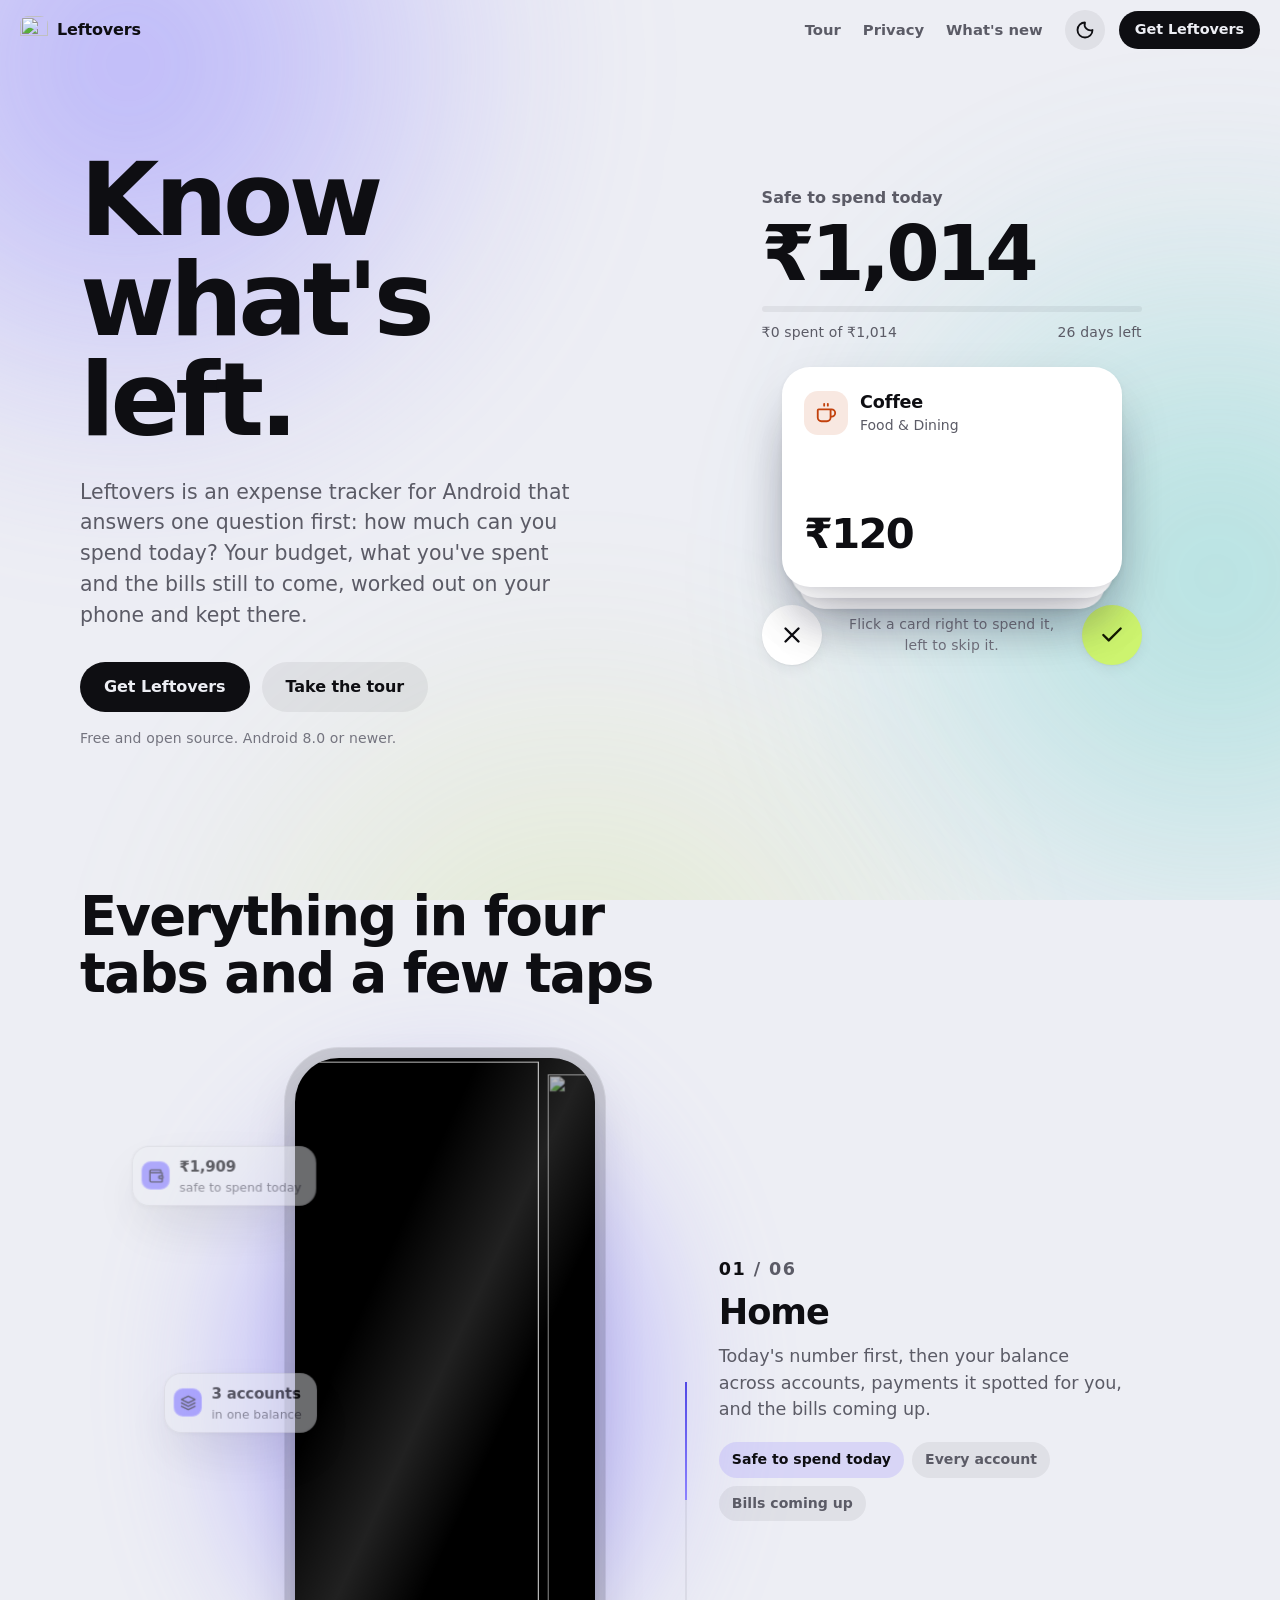
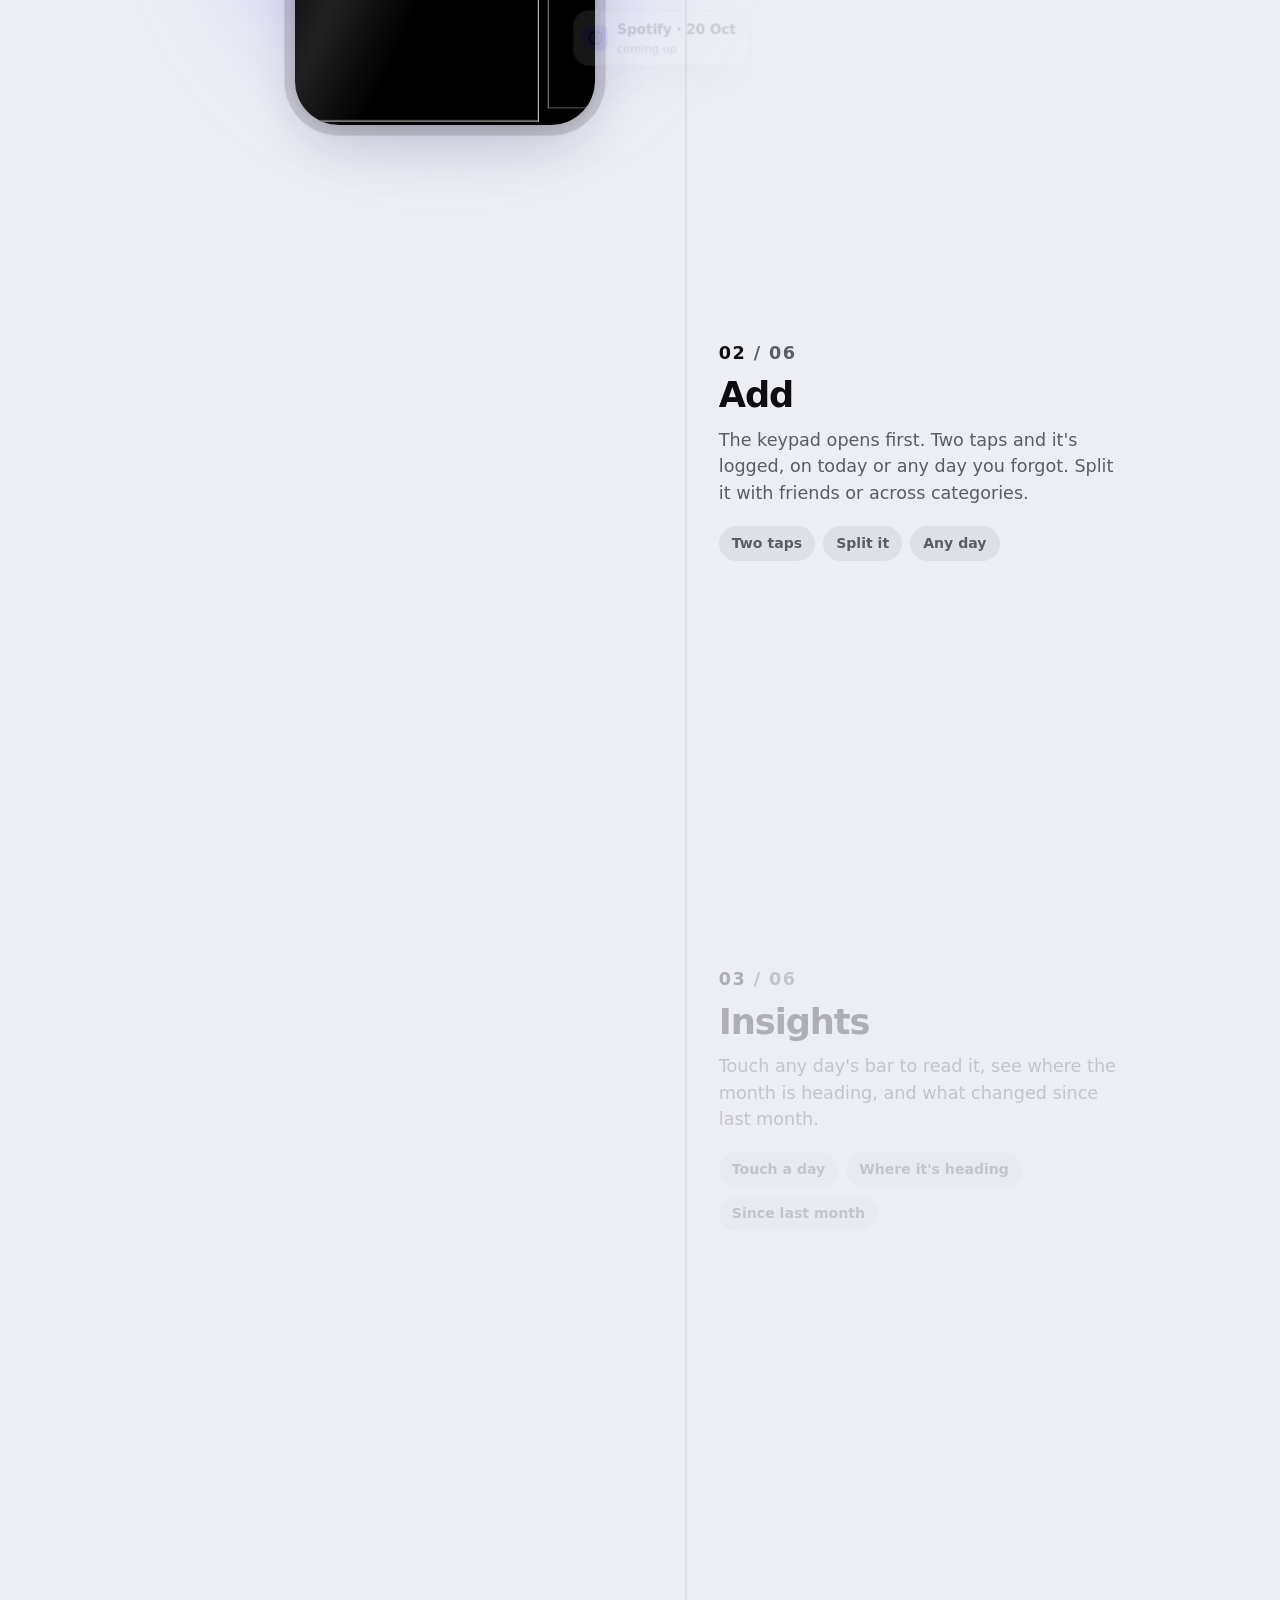
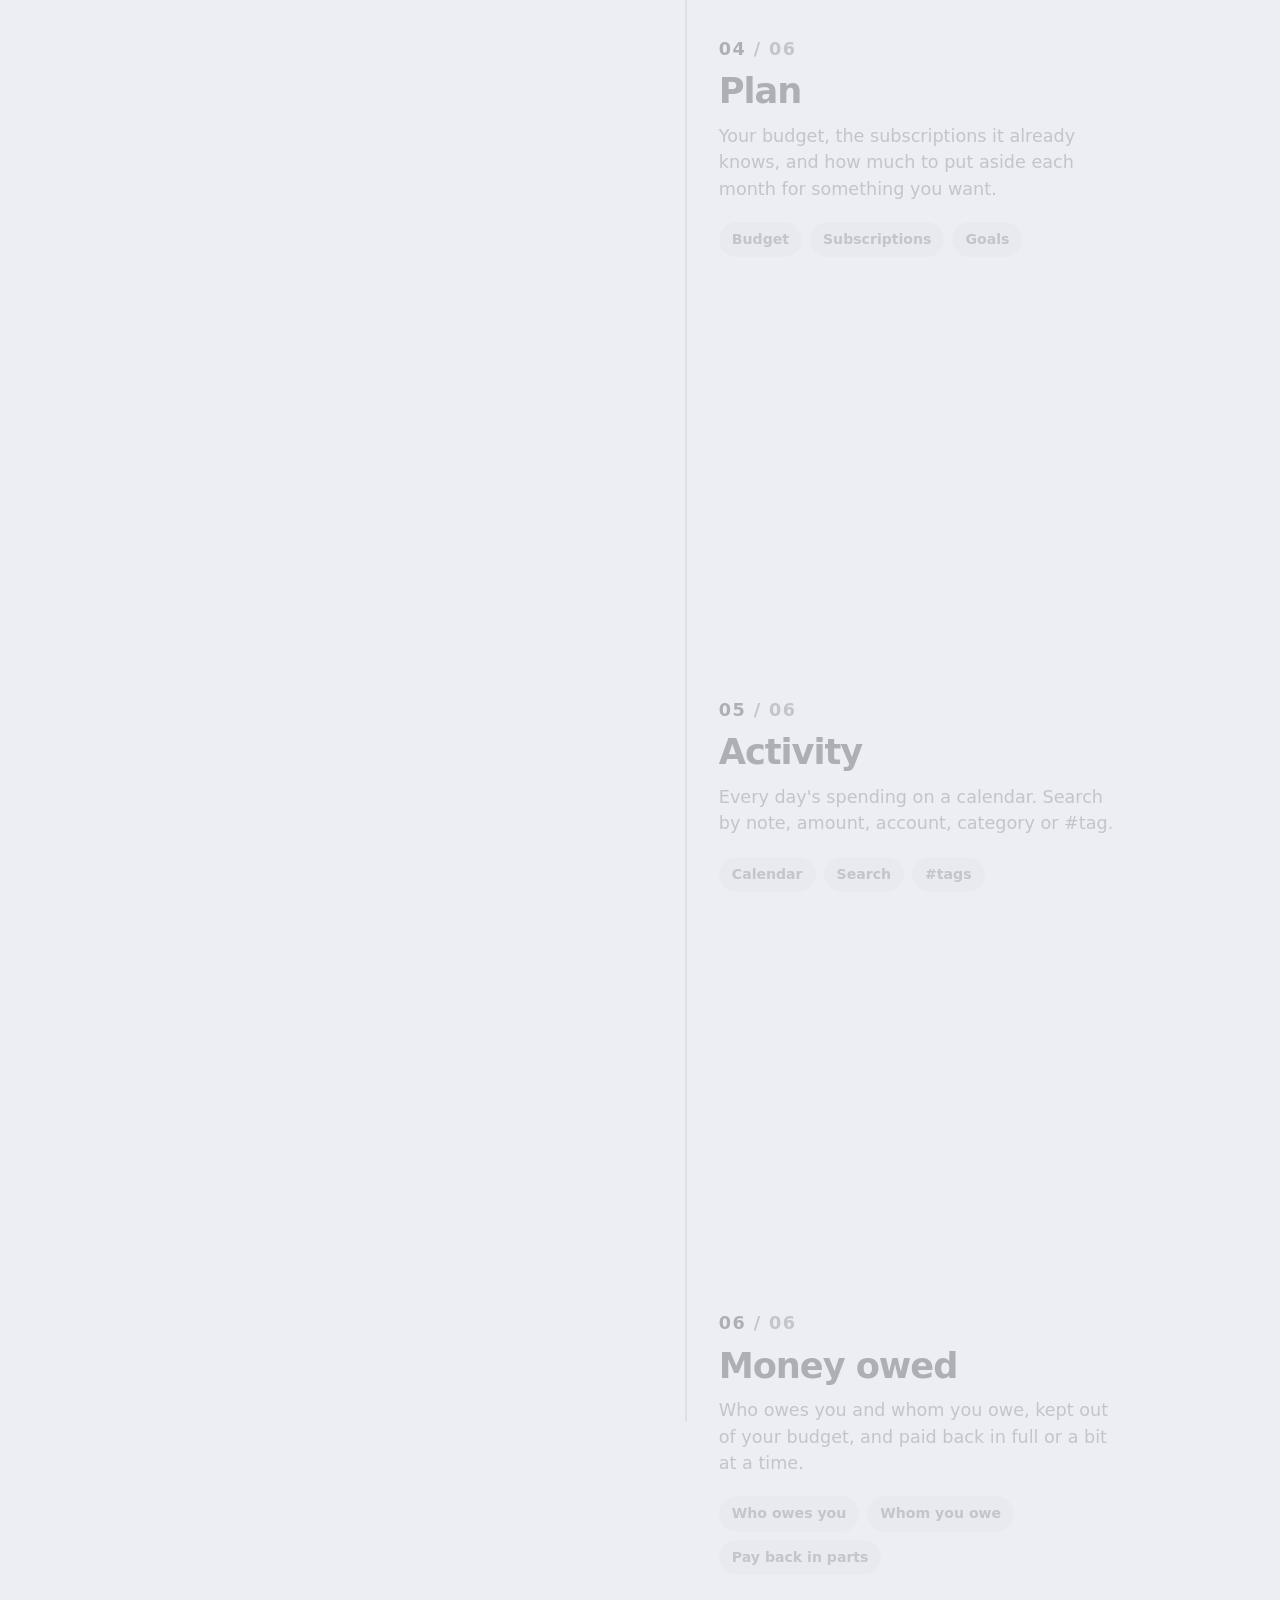
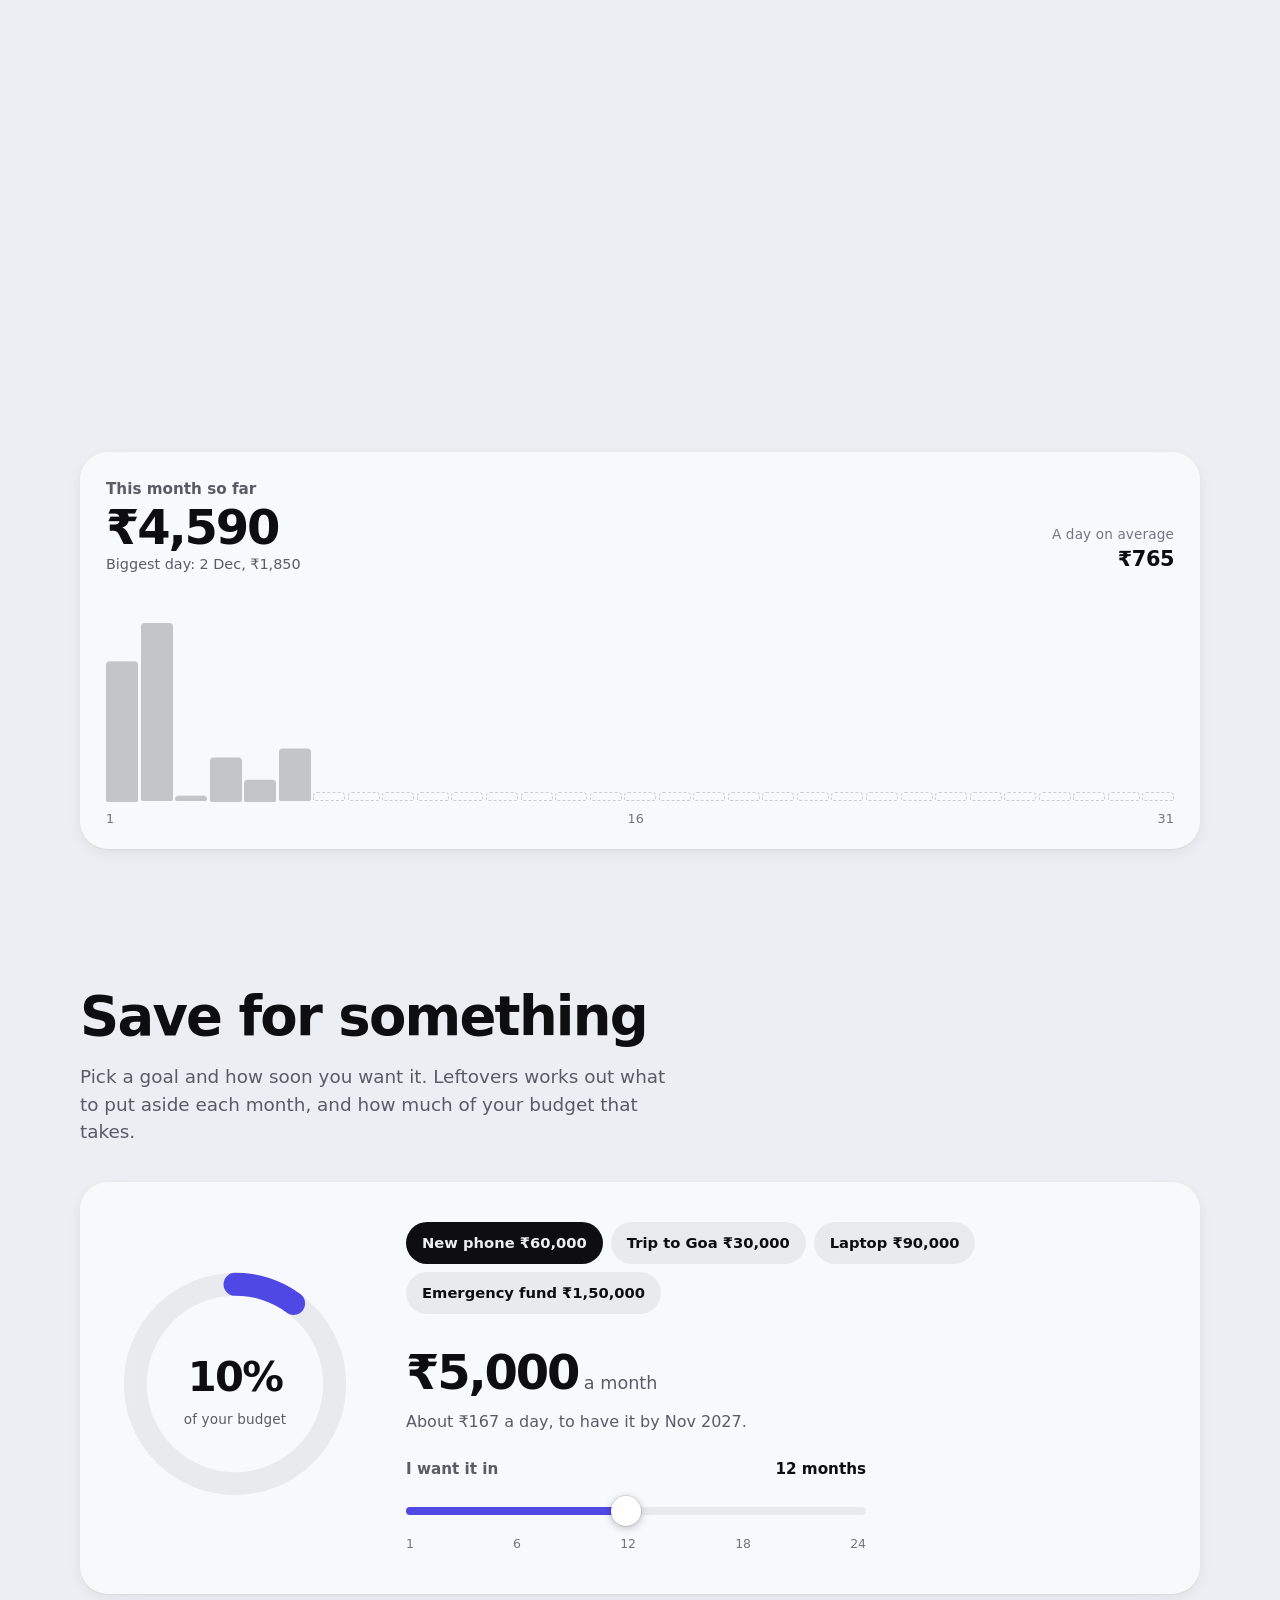
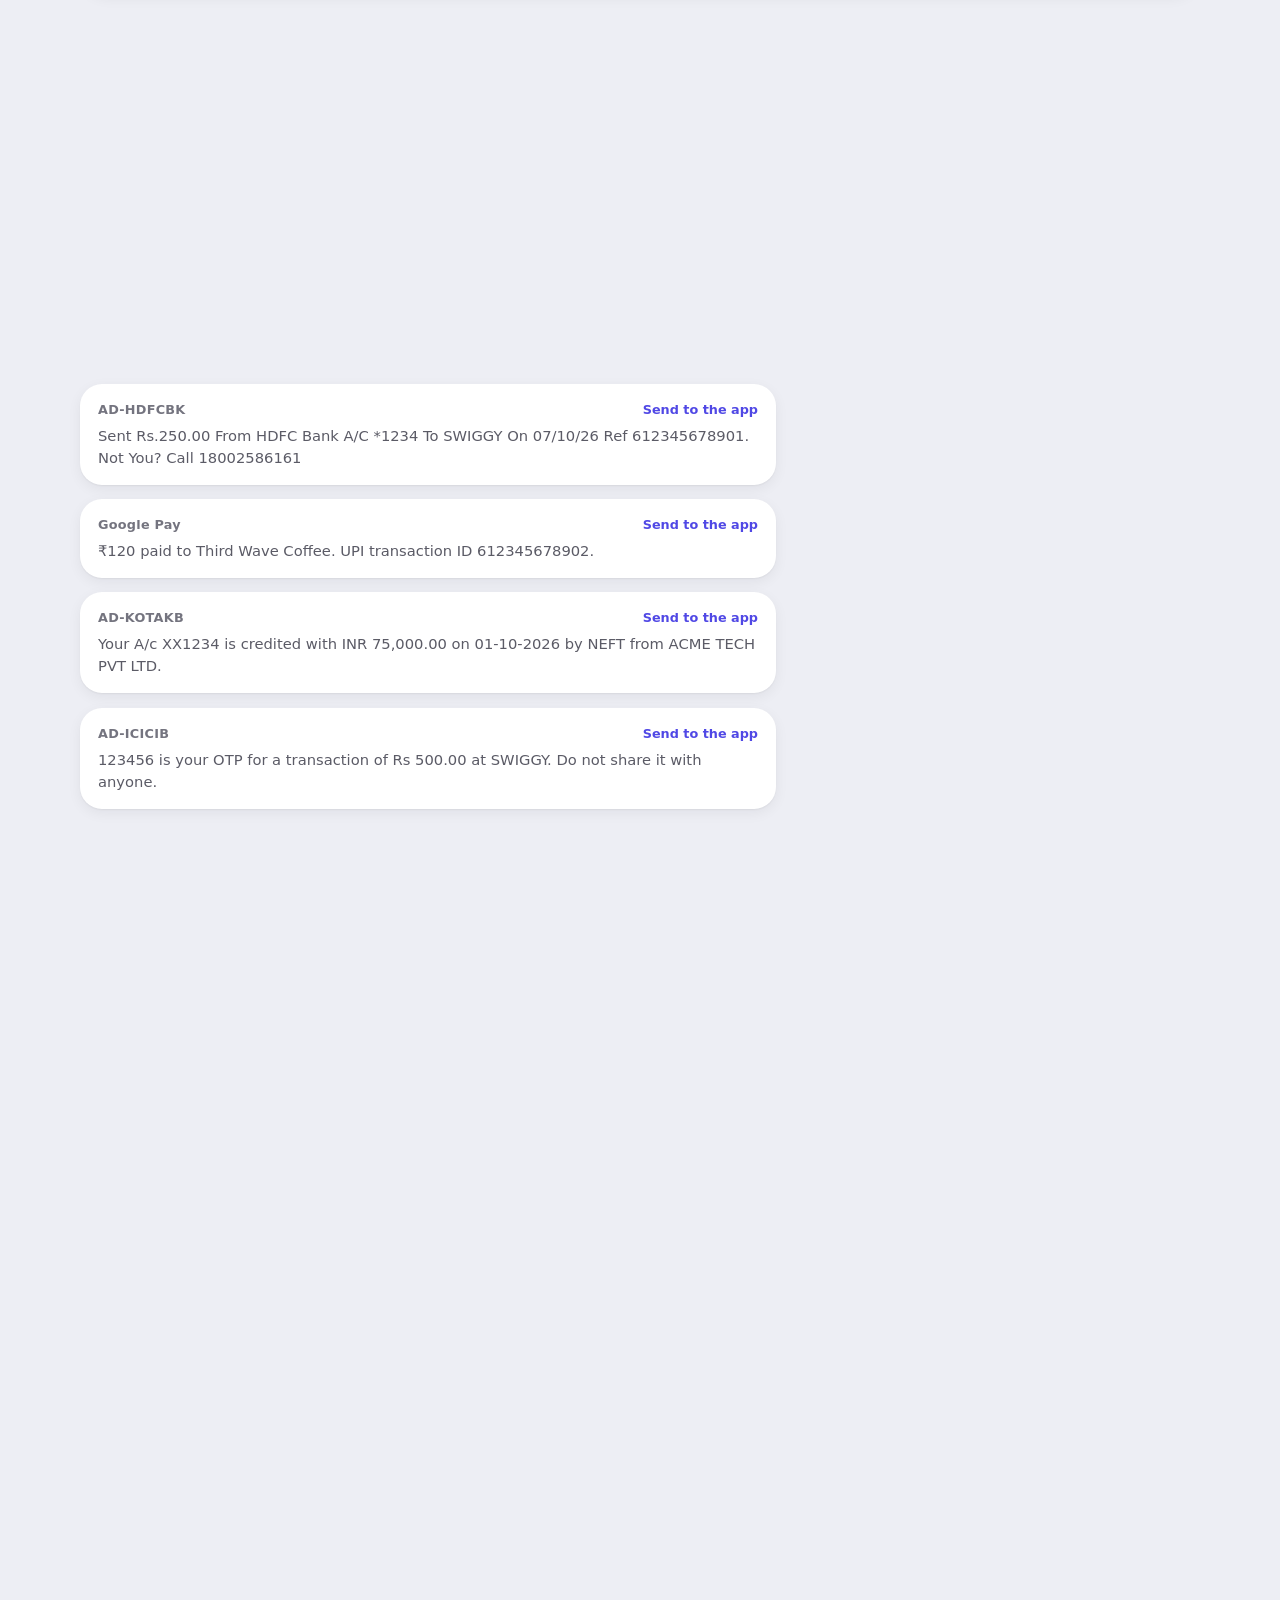
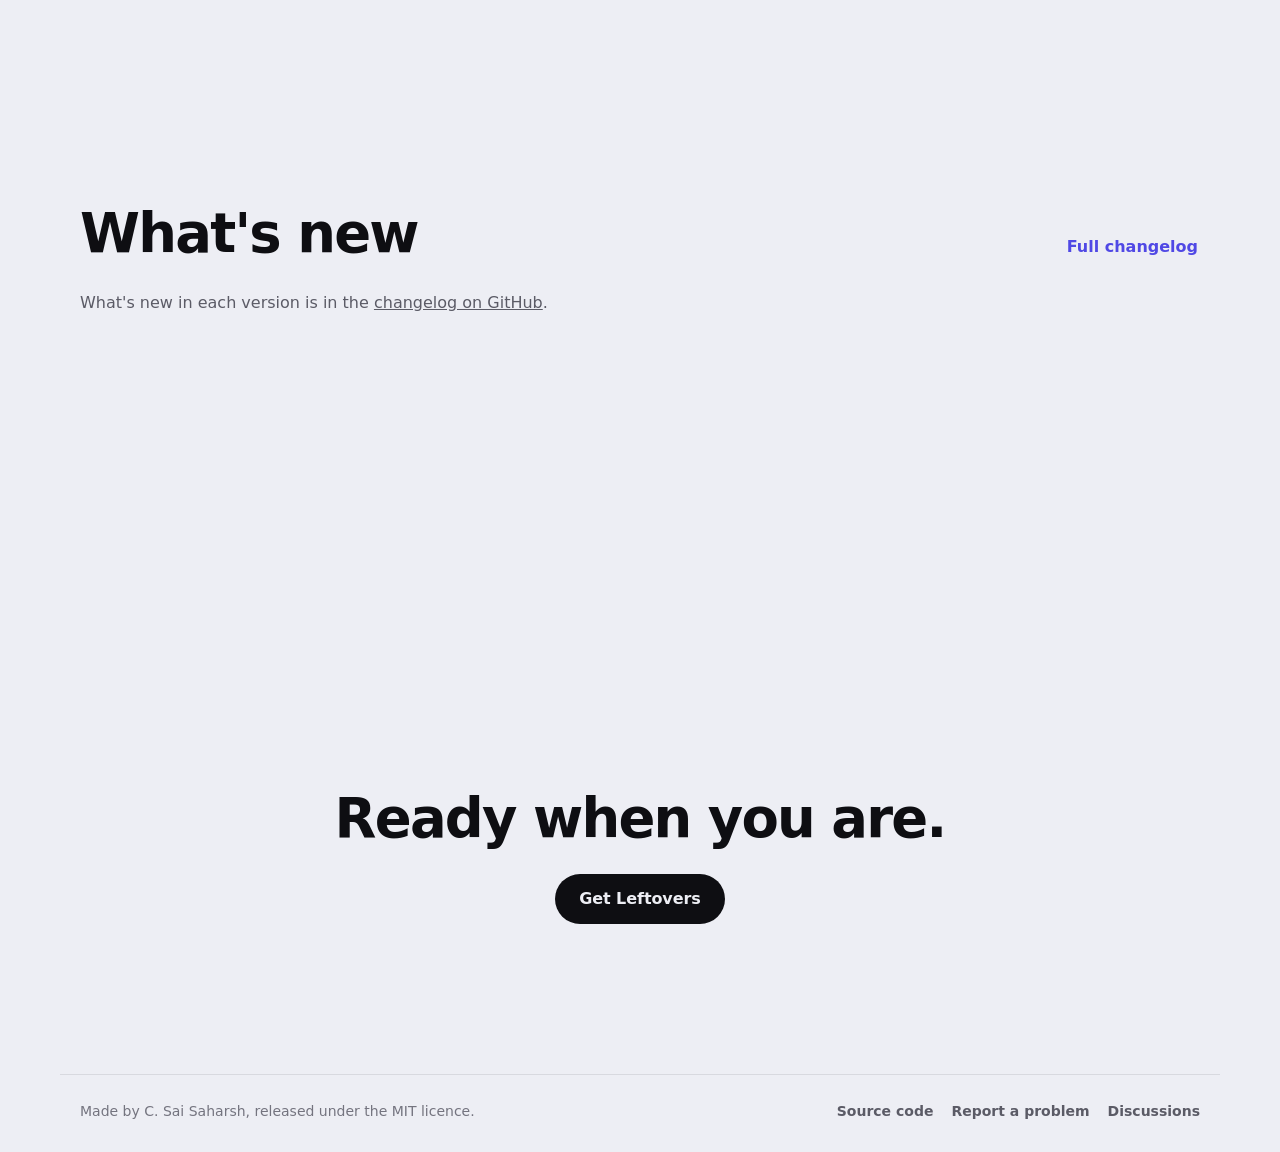
==== commit 1f51cf6f: "Website B: the tour's phone leans toward the pointer, its screens slide with the scroll, notes float" ====
--- a/website-b/index.html
+++ b/website-b/index.html
@@ -72,12 +72,15 @@
       <h2 id="tour-title">Everything in four tabs and a few taps</h2>
       <div class="tour-grid">
         <div class="phone-wrap" aria-hidden="true">
-          <div class="phone" id="phone">
-            <img class="screen" id="screen-a" alt="" width="540" height="1200">
-            <img class="screen" id="screen-b" alt="" width="540" height="1200">
+          <!-- The phone tilts toward the pointer; the screens slide with the scroll; notes about each screen float around it. -->
+          <div class="phone-stage" id="stage">
+            <div class="t-halo" id="halo"></div>
+            <div class="phone" id="phone"><div class="t-strip" id="strip"></div></div>
+            <div class="t-callouts" id="callouts"></div>
           </div>
         </div>
         <ol class="steps" id="steps">
+          <li class="t-rail" aria-hidden="true"><i id="rail"></i></li>
           <li class="step" data-shot="home">
             <h3>Home</h3>
             <p>Today's number first, then your balance across accounts, payments it spotted for you, and the bills coming up.</p>
@@ -109,6 +112,18 @@
             <img class="inline-shot" data-name="money-owed" alt="Money owed" width="540" height="1200" loading="lazy">
           </li>
         </ol>
+      </div>
+      <!-- On phones the same screens are a gallery: swipe through them, or let it play. Built by gallery.js from the steps above. -->
+      <div class="gallery" id="gallery" role="region" aria-roledescription="carousel" aria-label="The app's screens">
+        <div class="g-tabs" id="g-tabs" role="tablist" aria-label="Screens"><span class="g-ind" id="g-ind" aria-hidden="true"></span></div>
+        <div class="g-view" id="g-view"></div>
+        <div class="g-foot">
+          <div class="g-dots" id="g-dots" aria-hidden="true"></div>
+          <button class="round g-play" id="g-play" type="button" aria-label="Pause">
+            <svg class="i-pause" viewBox="0 0 24 24" aria-hidden="true"><path d="M8 5v14M16 5v14"/></svg>
+            <svg class="i-play" viewBox="0 0 24 24" aria-hidden="true"><path d="M7 4.5v15l12.5-7.5Z"/></svg>
+          </button>
+        </div>
       </div>
     </section>
 
@@ -276,5 +291,8 @@
 
   <script src="app.js" defer></script>
   <script src="play.js" defer></script>
+  <script src="gallery.js" defer></script>
+  <script src="tour.js" defer></script>
+  <script src="fx.js" defer></script>
 </body>
 </html>
--- a/website-b/style.css
+++ b/website-b/style.css
@@ -11,6 +11,8 @@
   --aurora-b: #5fd0c4;
   --aurora-c: #c4e35f;
   --aurora-alpha: 0.55;
+  /* The soft light that follows the pointer over cards. */
+  --spot: rgba(80, 72, 229, 0.09);
   --text: #0e0e12;
   --text-2: #5b5b66;
   --text-3: #74747f;
@@ -41,6 +43,7 @@
   --aurora-b: #0e9f9a;
   --aurora-c: #8bb82b;
   --aurora-alpha: 0.5;
+  --spot: rgba(255, 255, 255, 0.075);
   --text: #f4f4f6;
   --text-2: #a4a4ae;
   --text-3: #8b8b96;
@@ -167,7 +170,8 @@
 .card {
   position: absolute; inset: 0; border-radius: var(--r-l); background: var(--card); box-shadow: var(--shadow-l);
   padding: 22px; display: flex; flex-direction: column; justify-content: space-between;
-  will-change: transform; touch-action: none; user-select: none; -webkit-user-select: none;
+  /* Up and down still scrolls the page; sideways is the card's. */
+  will-change: transform; touch-action: pan-y; user-select: none; -webkit-user-select: none; -webkit-touch-callout: none;
   cursor: grab; transform-origin: 50% 90%;
 }
 .card.held { cursor: grabbing; }
@@ -195,15 +199,56 @@
 .tour h2 { max-width: 16ch; }
 .tour-grid { display: grid; grid-template-columns: minmax(0, 1fr) minmax(0, 1fr); gap: clamp(36px, 7vw, 96px); margin-top: 56px; }
 .phone-wrap { position: relative; }
+.phone-stage {
+  position: sticky; top: calc(50vh - min(320px, 36vw)); margin-left: auto; width: min(300px, 26vw);
+  transform-style: preserve-3d; will-change: transform;
+}
 .phone {
-  position: sticky; top: calc(50vh - min(320px, 36vw)); margin-left: auto;
-  width: min(300px, 26vw); aspect-ratio: 540 / 1200; border-radius: 44px; overflow: hidden;
+  position: relative; width: 100%; aspect-ratio: 540 / 1200; border-radius: 44px; overflow: hidden; isolation: isolate;
   background: #000; box-shadow: var(--shadow-l), 0 0 0 10px var(--surface-2), 0 0 0 11px var(--line);
 }
-.screen { position: absolute; inset: 0; width: 100%; height: 100%; object-fit: cover; transition: opacity .45s ease; }
-.steps { list-style: none; margin: 0; padding: 0; }
-.step { min-height: 72vh; display: flex; flex-direction: column; justify-content: center; max-width: 40ch; transition: opacity .35s ease; opacity: .35; }
+/* Glass catches the light: a sheen that moves as the phone tilts. */
+.phone::after {
+  content: ""; position: absolute; inset: 0; z-index: 2; pointer-events: none; border-radius: inherit;
+  background: linear-gradient(115deg, transparent 30%, rgba(255, 255, 255, .13) 48%, transparent 62%);
+  transform: translateX(var(--sheen, 0%)); mix-blend-mode: screen;
+}
+.t-strip { position: absolute; inset: 0; }
+.t-shot { position: absolute; inset: 0; width: 100%; height: 100%; object-fit: cover; will-change: transform; backface-visibility: hidden; }
+/* A coloured glow behind the phone, in the colour of the screen showing. */
+.t-halo {
+  position: absolute; inset: 8% -18%; z-index: -1; border-radius: 50%; background: var(--halo, var(--iris));
+  filter: blur(70px); opacity: .5; transition: background-color .8s ease; will-change: transform;
+}
+.t-callouts { position: absolute; inset: 0; pointer-events: none; }
+.t-chip {
+  position: absolute; display: flex; align-items: center; gap: 10px; white-space: nowrap;
+  padding: 10px 16px 10px 10px; border-radius: 18px; background: var(--material); box-shadow: var(--shadow-l), inset 0 0 0 1px var(--line);
+  backdrop-filter: blur(18px) saturate(170%); -webkit-backdrop-filter: blur(18px) saturate(170%);
+  opacity: 0; will-change: transform, opacity;
+}
+.t-chip i { width: 30px; height: 30px; border-radius: 10px; background: var(--chip, var(--iris)); flex: none; display: grid; place-items: center; box-shadow: inset 0 0 0 1px rgba(255,255,255,.25); }
+.t-chip svg { width: 17px; height: 17px; fill: none; stroke: #0b0b0f; stroke-opacity: .82; stroke-width: 2.1; stroke-linecap: round; stroke-linejoin: round; }
+.t-chip b { display: block; font-size: .98rem; letter-spacing: -0.01em; }
+.t-chip small { display: block; color: var(--text-2); font-size: .8rem; letter-spacing: .005em; }
+.t-chip.L { right: calc(100% - 26px); }
+.t-chip.R { left: calc(100% - 34px); }
+.steps { list-style: none; margin: 0; padding: 0 0 0 34px; position: relative; }
+/* How far through the tour you are: a line that fills as you scroll. */
+.t-rail { position: absolute; left: 0; top: 36vh; bottom: 36vh; width: 2px; border-radius: 2px; background: var(--surface-2); }
+.t-rail i { position: absolute; inset: 0; border-radius: inherit; background: linear-gradient(var(--iris), var(--halo, var(--iris))); transform-origin: top; transform: scaleY(0); }
+.step { min-height: 72vh; display: flex; flex-direction: column; justify-content: center; max-width: 40ch; transition: opacity .45s ease; opacity: .28; }
 .step.on { opacity: 1; }
+.step > * { transition: transform .7s cubic-bezier(.2, .8, .2, 1); transform: translateY(14px); }
+.step.on > * { transform: none; }
+.step.on > :nth-child(2) { transition-delay: .04s; }
+.step.on > :nth-child(3) { transition-delay: .08s; }
+.step.on > :nth-child(4) { transition-delay: .12s; }
+.step-num { font-size: .85rem; font-weight: 700; letter-spacing: .08em; color: var(--text-3); margin-bottom: 10px; font-variant-numeric: tabular-nums; }
+.step-num span { color: var(--text); }
+.step-tags { display: flex; flex-wrap: wrap; gap: 8px; margin-top: 20px; list-style: none; padding: 0; }
+.step-tags li { padding: 7px 13px; border-radius: 99px; background: var(--surface-2); font-size: .88rem; font-weight: 600; color: var(--text-2); }
+.step.on .step-tags li:first-child { background: color-mix(in srgb, var(--halo, var(--iris)) 22%, transparent); color: var(--text); }
 .step h3 { font-size: clamp(1.6rem, 2.8vw, 2.2rem); letter-spacing: -0.03em; line-height: 1.1; }
 .step p { margin-top: 12px; color: var(--text-2); font-size: 1.1rem; }
 .inline-shot { display: none; }
@@ -265,7 +310,7 @@
   border-radius: 30px 30px 0 0; box-shadow: var(--shadow-l), inset 0 1px 0 var(--material-edge);
   transform: translate(-50%, 100%); will-change: transform;
 }
-.sheet-grab { position: sticky; top: 0; display: grid; grid-template-columns: 40px minmax(0, 1fr) 40px; align-items: center; padding: 22px 0 12px; touch-action: pan-y; cursor: grab; }
+.sheet-grab { position: sticky; top: 0; display: grid; grid-template-columns: 40px minmax(0, 1fr) 40px; align-items: center; padding: 22px 0 12px; touch-action: none; cursor: grab; }
 .sheet-grab h2 { grid-column: 2; text-align: center; font-size: 1.25rem; letter-spacing: -0.015em; }
 .sheet-grab .round { grid-column: 3; width: 34px; height: 34px; }
 .handle { position: absolute; top: 8px; left: 50%; width: 38px; height: 5px; margin-left: -19px; border-radius: 99px; background: var(--text-3); opacity: .5; }
@@ -287,14 +332,15 @@
 @media (max-width: 640px) {
   .bar nav { display: none; }
   h1 { font-size: clamp(3rem, 15vw, 4.4rem); }
-  .actions { display: grid; }
-  .actions .pill { width: 100%; }
+  .actions .pill { flex: 1 1 0; padding: 0 16px; }
   .ways li { flex-wrap: wrap; }
   .foot nav { margin-left: 0; }
 }
 
 @media (prefers-reduced-motion: reduce) {
-  body, .screen, .step, .pill, .round { transition: none !important; }
+  body, .step, .step > *, .pill, .round, .rv { transition: none !important; }
+  .step > *, .rv { transform: none !important; }
+  .rv { opacity: 1 !important; }
   .aurora i { animation: none; }
 }
 @media (prefers-reduced-transparency: reduce) {
@@ -357,7 +403,7 @@
 .messages { list-style: none; margin: 0; padding: 0; display: grid; gap: 14px; }
 .msg {
   position: relative; background: var(--card); border-radius: 22px; padding: 16px 18px; box-shadow: var(--shadow-s);
-  touch-action: none; cursor: grab; user-select: none; -webkit-user-select: none; will-change: transform; z-index: 1;
+  touch-action: pan-y; cursor: grab; user-select: none; -webkit-user-select: none; -webkit-touch-callout: none; will-change: transform; z-index: 1;
 }
 .msg.held { cursor: grabbing; box-shadow: var(--shadow-l), 0 0 0 1px var(--line); z-index: 20; }
 .msg.used { visibility: hidden; }
@@ -386,10 +432,61 @@
   .goal-chips { justify-content: center; }
   .months { margin-inline: auto; text-align: left; }
   .detect-grid { grid-template-columns: minmax(0, 1fr); }
-  .mini-app { position: relative; top: 0; order: -1; }
+  .mini-app { position: relative; top: 0; order: -1; min-height: 0; }
 }
 @media (max-width: 640px) {
   .chart-panel { padding: 20px 16px 16px; }
   .bars { gap: 2px; }
   .chart-avg { text-align: left; }
 }
+
+/* ---- Phones: the tour is a gallery of the app's screens, swiped or left to play ---- */
+.gallery { display: none; }
+@media (max-width: 900px) {
+  .tour-grid { display: none; }
+  .gallery { display: block; margin-top: 24px; }
+}
+/* The tabs run edge to edge and scroll sideways if they don't fit; the highlight is one pill that slides. */
+.g-tabs {
+  position: relative; display: flex; gap: 2px; overflow-x: auto; scrollbar-width: none;
+  margin-inline: calc(-1 * var(--gutter)); padding: 4px var(--gutter);
+}
+.g-tabs::-webkit-scrollbar { display: none; }
+.g-tab {
+  position: relative; z-index: 1; flex: none; border: 0; background: none; font: inherit; font-size: .92rem; font-weight: 650;
+  color: var(--text-2); padding: 9px 14px; border-radius: 99px; cursor: pointer; transition: color .25s ease;
+  -webkit-tap-highlight-color: transparent;
+}
+.g-tab[aria-selected="true"] { color: var(--bg); }
+.g-ind { position: absolute; left: 0; top: 4px; bottom: 4px; width: 0; border-radius: 99px; background: var(--text); will-change: transform, width; }
+/* Every screen sits in the same spot; script slides them sideways. */
+.g-view {
+  display: grid; margin: 18px calc(-1 * var(--gutter)) 0; overflow: hidden; touch-action: pan-y;
+  user-select: none; -webkit-user-select: none; -webkit-touch-callout: none;
+}
+/* Sized so the tabs, a whole screen and its words fit in one view, even on short phones. */
+.g-slide { grid-area: 1 / 1; width: clamp(200px, min(62vw, 280px, calc((100svh - 330px) * 0.45 + 18px)), 280px); margin: 0; will-change: transform; }
+.g-phone {
+  aspect-ratio: 540 / 1200; border-radius: 36px; overflow: hidden; background: #000; transform-origin: 50% 40%;
+  box-shadow: var(--shadow-l), 0 0 0 7px var(--surface-2), 0 0 0 8px var(--line);
+  margin: 9px; will-change: transform, opacity;
+}
+.g-shot { width: 100%; height: 100%; object-fit: cover; pointer-events: none; }
+/* The words may run wider than the screen above them; the neighbours' words are faded out by then. */
+.g-slide figcaption { text-align: center; padding: 18px 0 0; margin-inline: calc(50% - min(42vw, 170px)); will-change: opacity; }
+.g-slide h3 { font-size: 1.35rem; letter-spacing: -0.025em; line-height: 1.15; }
+.g-slide p { margin-top: 6px; color: var(--text-2); font-size: .98rem; line-height: 1.45; }
+/* Dots: the one showing is a pill that fills while it plays. */
+.g-foot { display: flex; align-items: center; justify-content: center; gap: 14px; margin-top: 18px; }
+.g-dots { display: flex; gap: 7px; padding: 12px 14px; border-radius: 99px; background: var(--surface-2); }
+.g-dots span { position: relative; width: 8px; height: 8px; border-radius: 99px; background: color-mix(in srgb, var(--text) 28%, transparent); overflow: hidden; }
+.g-dots i { position: absolute; inset: 0; background: var(--text); transform-origin: left; transform: scaleX(0); }
+.g-play svg { width: 16px; height: 16px; }
+.g-play .i-play, .gallery.paused .g-play .i-pause { display: none; }
+.gallery.paused .g-play .i-play { display: block; fill: currentColor; }
+
+/* ---- Things rise into place as they come into view (fx.js marks them; without script they're simply there) ---- */
+.rv { opacity: 0; transform: translateY(28px) scale(.985); transition: opacity .8s ease, transform .9s cubic-bezier(.2, .8, .2, 1); transition-delay: var(--d, 0s); }
+.rv.in { opacity: 1; transform: none; }
+/* A soft light under the pointer on cards. */
+.spot.lit { background-image: radial-gradient(380px circle at var(--mx, 50%) var(--my, 50%), var(--spot), transparent 70%); }
